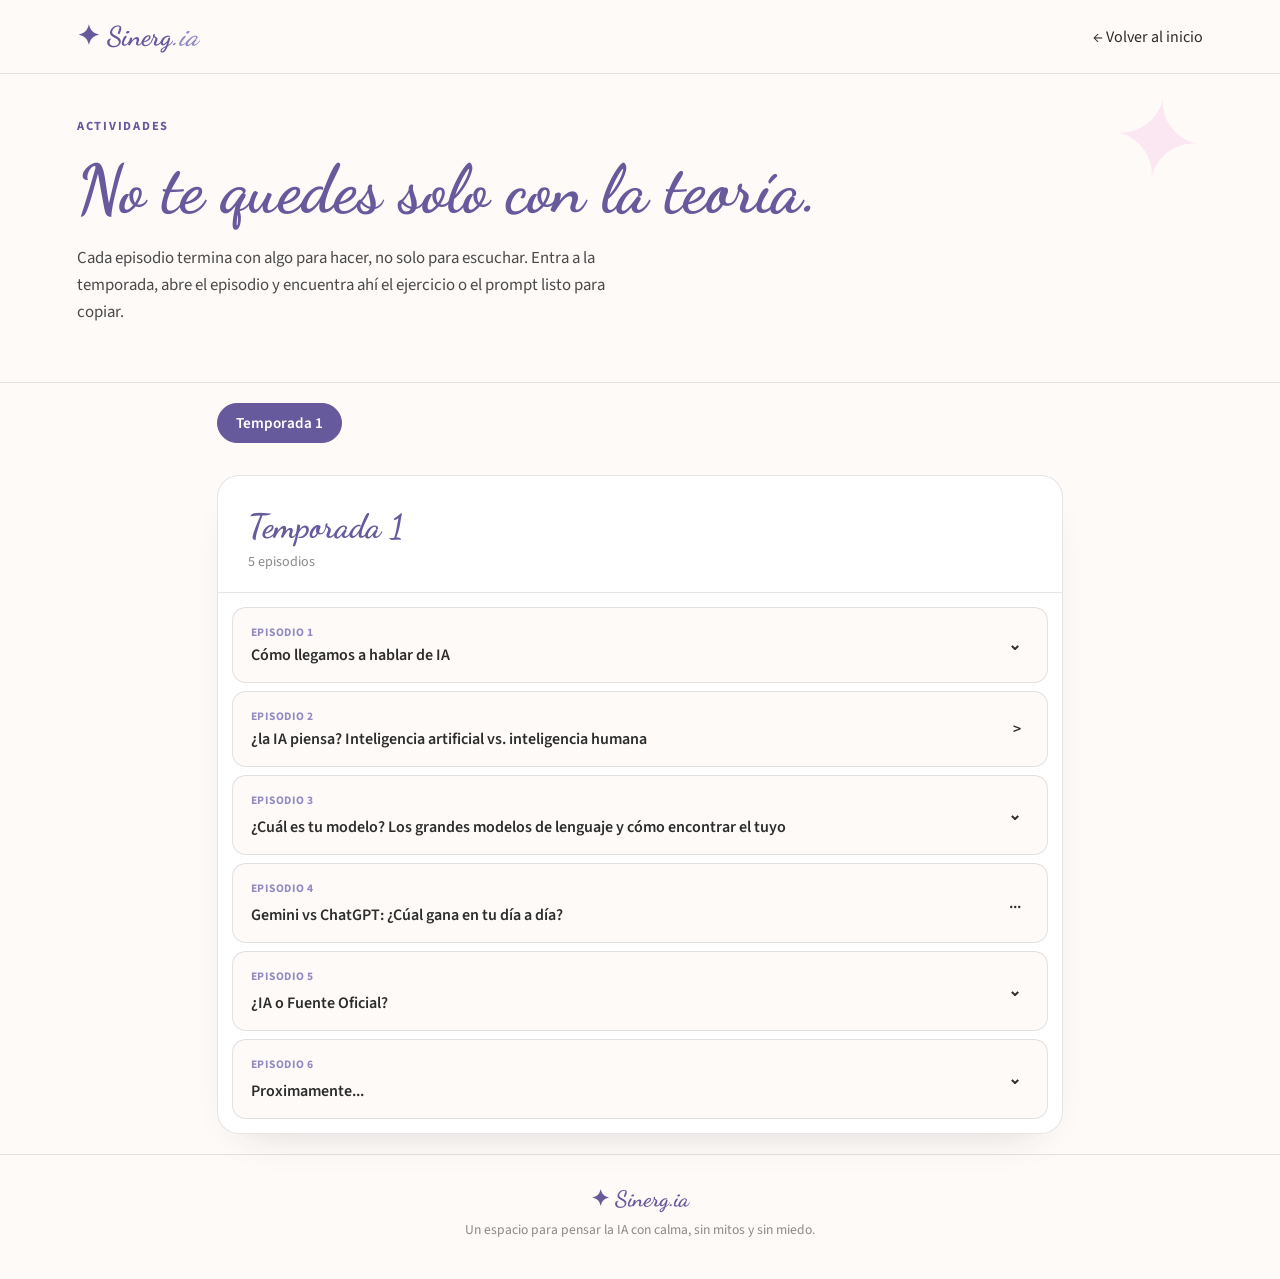
==== actividades/index.html @ ec796147 "test" ====
<!DOCTYPE html>
<html lang="es">

<head>
  <meta charset="UTF-8">
  <meta name="viewport" content="width=device-width, initial-scale=1.0">
  <title>Actividades — SINERG.ia</title>
  <meta name="description"
    content="Las actividades prácticas de cada episodio de SINERG.ia: prompts, ejercicios y retos para llevar la IA a tu día a día.">
  <link rel="apple-touch-icon" sizes="180x180" href="/assets/favicon/apple-touch-icon.png">
  <link rel="icon" type="image/png" sizes="32x32" href="/assets/favicon/favicon-32x32.png">
  <link rel="icon" type="image/png" sizes="16x16" href="/assets/favicon/favicon-16x16.png">
  <link rel="manifest" href="/assets/favicon/site.webmanifest">
  <link rel="preconnect" href="https://fonts.googleapis.com">
  <link rel="preconnect" href="https://fonts.gstatic.com" crossorigin>
  <link
    href="https://fonts.googleapis.com/css2?family=Dancing+Script:wght@600;700&family=Source+Sans+3:wght@400;500;600;700&display=swap"
    rel="stylesheet">
  <link rel="stylesheet" href="/css/actividades.css">
  <link rel="stylesheet" href="/css/assets.css">
  <link rel="stylesheet" href="/css/game.css">
</head>

<body>

  <header>
    <a href="https://lasinergia.com.co/" class="logo">✦ Sinerg<em>.ia</em></a>
    <div class="navlinks">
      <a href="https://lasinergia.com.co/" class="back">← Volver al inicio</a>
    </div>
  </header>

  <section class="hero">
    <span class="eyebrow">Actividades</span>
    <h1>No te quedes solo con la teoría.</h1>
    <p>Cada episodio termina con algo para hacer, no solo para escuchar. Entra a la temporada, abre el episodio y
      encuentra ahí el ejercicio o el prompt listo para copiar.</p>
  </section>

  <main>
    <div class="season-tabs">
      <button class="season-tab active" data-target="season-1">Temporada 1</button>
      <!--
      <button class="season-tab" data-target="season-2">Temporada 2</button>
      -->
    </div>

    <div class="season-grid">

      <div class="season active-season" id="season-1">
        <div class="season-head">
          <h2 class="season-title">Temporada 1</h2>
          <span class="season-sub">5 episodios</span>
        </div>

        <!-- ============ TEMPORADA 1 ============ -->
        <ul class="episode-list">

          <!-- Episodio 1 -->
          <li class="episode-item">
            <button class="episode-toggle" onclick="toggleEpisode(this)">
              <span>
                <span class="ep-num">Episodio 1</span>
                <span class="ep-name">Cómo llegamos a hablar de IA</span>
              </span>
              <span class="chev">⌄</span>
            </button>
            <div class="episode-body">
              <div class="episode-inner">
                <span class="activity-label">Actividad práctica</span>

                <ol class="step-list">
                  <li>Abre tu modelo de lenguaje favorito: <strong>ChatGPT</strong> o
                    <strong>Gemini</strong>.
                  </li>
                  <li>Copia el prompt de abajo y pégalo en una conversación nueva.</li>
                  <li>Reemplaza <strong>[lista]</strong> con tus tareas reales de hoy o de la semana.</li>
                  <li>Lee la respuesta y quédate con el orden que te propone: empieza por ahí.</li>
                </ol>

                <div class="tool-row">
                  <!-- ESCONDIDO
                  <a class="tool-chip" href="https://claude.ai/" target="_blank" rel="noopener">
                    <span>
                      <img src="/assets/icons/claude.png" alt="Claude-icon">
                    </span>
                    Claude
                  </a>
                  ESCONDIDO -->

                  <a class="tool-chip" href="https://chatgpt.com/" target="_blank" rel="noopener">
                    <span>
                      <img src="/assets/icons/chatgpt.png" alt="ChatGPT-icon">
                    </span>
                    ChatGPT
                  </a>

                  <a class="tool-chip" href="https://gemini.google.com/" target="_blank" rel="noopener">
                    <span>
                      <img src="/assets/icons/gemini.png" alt="Gemini-icon">
                    </span>
                    Gemini
                  </a>
                </div>

                <div class="prompt-box">
                  <span id="prompt1">Actúa como un asistente que me ayuda a organizar mi día.<br>Estas son mis tareas:
                    <span class="ph">[lista]</span>.<br>Ayúdame a ordenarlas, priorizarlas y simplificarlas.</span>
                  <button class="copy-btn" onclick="copyPrompt('prompt1', this)">Copiar prompt</button>
                </div>

                <p class="hint"><b>Tip:</b> entre más concreta sea tu lista (con tiempos, fechas o lugares), más útil va
                  a ser la respuesta.</p>
              </div>
            </div>
          </li>

          <!-- Episodio 2 (placeholder) -->
          <li class="episode-item">
            <a href="/quiz/">
              <button class="episode-toggle">
                <span>
                  <span class="ep-num">Episodio 2</span>
                  <span class="ep-name">¿la IA piensa? Inteligencia artificial vs. inteligencia humana</span>
                </span>
                <span class="chev">></span>
              </button>
              <div class="episode-body">
                <div class="placeholder-text">La actividad se publica junto con el episodio. Próximamente ✦</div>
              </div>
            </a>
          </li>

          <!-- Episodio 3 (placeholder) -->
          <li class="episode-item" data-release="2026-07-24T17:00:00-03:00">
            <!-- Viernes 24 del 2026 a las 17:00 Argentina GMT -3:00 -->
            <button class="episode-toggle" onclick="toggleEpisode(this)">
              <div class="ep-header-info">
                <div class="ep-title-row">
                  <span class="ep-num">Episodio 3</span>
                </div>
                <div>
                  <span class="ep-name">¿Cuál es tu modelo? Los grandes modelos de lenguaje y cómo encontrar el
                    tuyo</span>
                </div>
                <div class="release-subtitle">
                  Se desbloquea el <span class="release-date-text">...</span>
                </div>
              </div>
              <span class="chev badge-status">...</span>
            </button>

            <div class="episode-body">
              <div class="episode-inner">
                <span class="activity-label">Actividad práctica</span>

                <ol class="step-list">
                  <li>Abre tu modelo de lenguaje favorito:
                    <strong>ChatGPT</strong>,
                    <strong>Gemini</strong>,
                    <strong>Gemini Notebook</strong>,
                    <strong>Claude</strong> o
                    <strong>Grok</strong>
                  </li>
                  <li>Copia el prompt de abajo y pégalo en una conversación nueva.</li>
                  <li>Reemplaza <strong>[escribe aquí tu profesión u oficio]</strong> con tu profesión u oficio que
                    estás realizando actualmente.</li>
                  <li>Lee la respuesta y quédate con el orden que te propone: empieza por ahí.</li>
                </ol>

                <div class="tool-row">
                  <a class="tool-chip" href="https://chatgpt.com" target="_blank" rel="noopener">
                    <span><img src="/assets/icons/chatgpt.png" alt="ChatGPT-icon"></span> ChatGPT
                  </a>
                  <a class="tool-chip" href="https://gemini.google.com" target="_blank" rel="noopener">
                    <span><img src="/assets/icons/gemini.png" alt="Gemini-icon"></span> Gemini
                  </a>
                  <a class="tool-chip" href="https://notebooklm.google/?hl=es" target="_blank" rel="noopener">
                    <span><img src="/assets/icons/geminiNotebook.png" alt="GeminiNotebook-icon"></span> Gemini Notebook
                  </a>
                  <a class="tool-chip" href="https://claude.ai" target="_blank" rel="noopener">
                    <span><img src="/assets/icons/claude.png" alt="Claude-icon"></span> Claude
                  </a>
                  <a class="tool-chip" href="https://grok.com" target="_blank" rel="noopener">
                    <span><img src="/assets/icons/grok.webp" alt="Grok-icon"></span> Grok
                  </a>
                </div>

                <div class="prompt-box">
                  <span id="prompt2">Me dedico a
                    <span class="ph">[escribe aquí tu profesión u oficio]</span>.
                    <p>Quiero entender cómo funcionas y cómo puedo utilizarte de manera responsable, especialmente en
                      situaciones relacionadas con mi trabajo.</p>

                    <p>Respóndeme con palabras simples, párrafos cortos y ejemplos cotidianos aplicados, cuando sea
                      posible, a mi profesión. Evita los tecnicismos y desarrolla un máximo de tres ideas por cada
                      pregunta.</p>

                    <ol>
                      <div>
                        <li>
                          <p>¿Qué eres exactamente y qué no eres?</p>
                        </li>
                        <li>
                          <p>¿Cuáles son tus principales limitaciones y por qué puedes equivocarte, confundir
                            información o inventar datos?</p>
                        </li>
                        <li>
                          <p>¿Qué aspectos importantes debería revisar en los términos de uso y en la política de
                            privacidad de esta herramienta antes de utilizarla en mi trabajo?</p>
                        </li>
                      </div>
                    </ol>
                    <p>
                      Organiza toda la respuesta de forma clara y fácil de entender.<br><br>
                      Al final, resume lo más importante en cinco ideas clave que cualquier persona debería recordar
                      antes de utilizar una inteligencia artificial.
                    </p>
                  </span>
                  <button class="copy-btn" onclick="copyPrompt('prompt2', this)">Copiar prompt</button>
                </div>

                <p class="hint"><b>Tip:</b> prueba el mismo prompt en varias IA y descubre cuál se adapta mejor a tus
                  necesidades.</p>
              </div>
            </div>
          </li>

          <!-- Episodio T1E4-->
          <li class="episode-item">
            <button class="episode-toggle" onclick="toggleEpisode(this)">
              <div class="ep-header-info">
                <div class="ep-title-row">
                  <span class="ep-num">Episodio 4</span>
                </div>
                <div>
                  <span class="ep-name">Gemini vs ChatGPT: ¿Cúal gana en tu día a día?</span>
                </div>
                <div class="release-subtitle">
                  Se desbloquea el <span class="release-date-text">...</span>
                </div>
              </div>
              <span class="chev badge-status">...</span>
            </button>

            <div class="episode-body">
              <div class="episode-inner game-inner">
                <span class="activity-label">Actividad práctica</span>

                <h3>¿ChatGPT o Gemini?</h3>
                <p>Conecta cada situación con la IA que mejor corresponde según aprendido en el episodio.</p>

                <div class="episode-game-wrapper" id="game-container-e4">

                  <div class="cable-screen reg-screen">
                    <div class="cable-reg-card">
                      <div class="reg-icon">✨</div>
                      <h2>¡A jugar! Descubre tu puntaje</h2>
                      <p class="reg-subtitle">Primero ingresa tus datos aquí:</p>

                      <form class="reg-form">
                        <div class="input-group">
                          <label>Nombre / Apodo <span class="required">*</span></label>
                          <input type="text" class="user-name input-field" placeholder="Ej: Yani" required>
                        </div>
                        <div class="input-group">
                          <label>País <span class="required">*</span></label>
                          <input type="text" class="user-country input-field" placeholder="Ej: Colombia" required>
                        </div>
                        <div class="input-group">
                          <label>Correo Electrónico <span class="optional">(Opcional)</span></label>
                          <input type="email" class="user-email input-field" placeholder="tu@email.com">
                        </div>
                        <button type="submit" class="btn-start-game">🚀 Comenzar a jugar</button>
                      </form>
                    </div>
                  </div>

                  <div class="cable-screen game-screen" style="display: none;">
                    <div class="cable-header">
                      <div class="stat-badge">👤 <span class="player-display">---</span></div>
                      <div class="stat-badge">⏱️ <span class="cable-timer">00:00</span></div>
                      <div class="stat-badge">🎯 Intentos: <strong class="cable-attempts">0</strong></div>
                      <div class="stat-badge">🔌 Conexiones: <strong class="cable-matches">0 / 0</strong></div>
                    </div>

                    <p class="cable-instructions">
                      ✨ <strong>Arrastra la bolita</strong> o haz <strong>clic en una pregunta y luego en su
                        respuesta</strong> para conectarlas.
                    </p>

                    <div class="cable-board">
                      <svg class="cable-svg-layer">
                        <path class="temp-cable" fill="none" stroke="#c084fc" stroke-width="4" stroke-dasharray="6,6"
                          style="display:none;"></path>
                      </svg>
                      <div class="cable-column col-questions"></div>
                      <div class="cable-column col-answers"></div>
                    </div>
                  </div>

                  <div class="cable-modal-overlay">
                    <div class="cable-modal-card">
                      <div class="modal-icon">🎉</div>
                      <h2>¡Conexiones Completadas!</h2>
                      <p class="sheets-status-text">Guardando tus resultados...</p>

                      <div class="modal-score-grid">
                        <div class="score-box"><span>Puntaje Final</span><strong class="purple-text final-score"
                            style="color: #9333ea">0
                            PTS</strong></div>
                        <div class="score-box"><span>Precisión</span><strong class="final-accuracy">0%</strong></div>
                        <div class="score-box"><span>Tiempo</span><strong class="final-time">00:00</strong></div>
                        <div class="score-box"><span>Intentos</span><strong class="final-attempts">0</strong></div>
                      </div>

                      <button class="btn-restart">🔄 Jugar de nuevo</button>
                    </div>
                  </div>

                </div>
          </li>

          <!-- Episodio T1E5-->
          <li class="episode-item" data-release="2026-07-24T17:00:00-03:00">
            <button class="episode-toggle" onclick="toggleEpisode(this)">
              <div class="ep-header-info">
                <div class="ep-title-row">
                  <span class="ep-num">Episodio 5</span>
                </div>
                <div>
                  <span class="ep-name">¿IA o Fuente Oficial?</span>
                </div>
                <div class="release-subtitle">
                  Se desbloquea el <span class="release-date-text">...</span>
                </div>
              </div>
              <span class="chev badge-status">...</span>
            </button>

            <div class="episode-body">
              <div class="episode-inner">
                <span class="activity-label">Actividad práctica</span>
                <div class="sinergia-quiz-ep6" id="sq5-root">
                  <p class="sq5-subtitle">8 situaciones reales. Decide a quién le preguntas: a la inteligencia
                    artificial o a una fuente oficial.</p>

                  <div class="sq5-progress-track">
                    <div class="sq5-progress-fill" id="sq5-progressFill"></div>
                  </div>
                  <div class="sq5-progress-label">
                    <span id="sq5-progressText">Pregunta 1 de 8</span>
                    <span id="sq5-scoreText">Aciertos: 0</span>
                  </div>

                  <div class="sq5-card">
                    <div class="sq5-body" id="sq5-body">
                      <div class="sq5-qtag" id="sq5-qTag">Situación 1</div>
                      <p class="sq5-scenario" id="sq5-scenarioText"></p>
                      <div class="sq5-options" id="sq5-optionsWrap"></div>
                      <div class="sq5-explanation" id="sq5-explanationBox"></div>
                      <div class="sq5-next-wrap">
                        <button class="sq5-next-btn" id="sq5-nextBtn">Siguiente →</button>
                      </div>
                    </div>

                    <div class="sq5-results" id="sq5-resultsWrap">
                      <div class="sq5-score-ring" id="sq5-scoreRing" style="--sq5-pct:0"><span
                          id="sq5-scoreRingText">0/8</span></div>
                      <h2 id="sq5-resultTitle">¿Cómo te fue?</h2>
                      <p class="sq5-result-copy" id="sq5-resultCopy"></p>
                      <div class="sq5-rule-box">
                        <p class="sq5-rule-line">"La IA organiza. La fuente oficial confirma."</p>
                        <p class="sq5-rule-sub">La inteligencia artificial puede ayudarte a resumir, traducir, organizar
                          y comunicar información más rápido. Pero cuando necesitas confirmar qué está ocurriendo
                          realmente, las autoridades y fuentes oficiales siguen teniendo la última palabra.</p>
                      </div>
                      <button class="sq5-restart-btn" id="sq5-restartBtn">↺ Jugar de nuevo</button>
                    </div>
                  </div>
                </div>
              </div>
            </div>
          </li>

          <!-- Episodio T1E6 -->
          <li class="episode-item" data-release="2026-08-21T17:00:00-03:00">
            <button class="episode-toggle" onclick="toggleEpisode(this)">
              <div class="ep-header-info">
                <div class="ep-title-row">
                  <span class="ep-num">Episodio 6</span>
                </div>
                <div>
                  <span class="ep-name">Proximamente...</span>
                </div>
                <div class="release-subtitle">
                  Se desbloquea el <span class="release-date-text">...</span>
                </div>
              </div>
              <span class="chev badge-status">...</span>
            </button>

            <div class="episode-body">
              <div class="episode-inner">
                <span class="activity-label">Actividad práctica</span>

                <ol class="step-list">
                  <li><strong>Ingresa tus datos:</strong> Rellena el formulario con tu
                    <strong>Nombre</strong> y <strong>País</strong>, El <strong>Correo</strong> es opcional y haz clic
                    en "<strong>🚀 Comenzar a jugar</strong>".
                  </li>
                  <li><strong>Conecta las parejas:</strong> Arrastra la bolita desde el conector o haz clic en la
                    pregunta y luego en la respuesta correspondiente de la columna derecha para tirar el cable.</li>
                  <li><strong>Completa el tablero:</strong> Une todos los terminales lo más rápido posible y fallando lo
                    menos posible para maximizar tu puntaje.</li>
                  <li><strong>Revisa tu resultado:</strong> Al terminar, verás tu puntaje final, precisión y tiempo
                    transcurrido, los cuales se registrarán automáticamente.</li>
                </ol>

                <div class="episode-game-wrapper" id="game-container-e6">

                  <div class="cable-screen reg-screen">
                    <div class="cable-reg-card">
                      <div class="reg-icon">✨</div>
                      <h2>¡Bienvenido al Desafío T1E6!</h2>
                      <p class="reg-subtitle">Ingresa tus datos antes de conectar los cables en SINERG.ia</p>

                      <form class="reg-form">
                        <div class="input-group">
                          <label>Nombre / Apodo <span class="required">*</span></label>
                          <input type="text" class="user-name input-field" placeholder="Ej: Mari" required>
                        </div>
                        <div class="input-group">
                          <label>País <span class="required">*</span></label>
                          <input type="text" class="user-country input-field" placeholder="Ej: Argentina" required>
                        </div>
                        <div class="input-group">
                          <label>Correo Electrónico <span class="optional">(Opcional)</span></label>
                          <input type="email" class="user-email input-field" placeholder="tu@email.com">
                        </div>
                        <button type="submit" class="btn-start-game">🚀 Comenzar a jugar</button>
                      </form>
                    </div>
                  </div>

                  <div class="cable-screen game-screen" style="display: none;">
                    <div class="cable-header">
                      <div class="stat-badge">👤 <span class="player-display">---</span></div>
                      <div class="stat-badge">⏱️ <span class="cable-timer">00:00</span></div>
                      <div class="stat-badge">🎯 Intentos: <strong class="cable-attempts">0</strong></div>
                      <div class="stat-badge">🔌 Conexiones: <strong class="cable-matches">0 / 0</strong></div>
                    </div>

                    <p class="cable-instructions">
                      ✨ <strong>Arrastra la bolita</strong> o haz <strong>clic en una pregunta y luego en su
                        respuesta</strong> para conectarlas.
                    </p>

                    <div class="cable-board">
                      <svg class="cable-svg-layer">
                        <path class="temp-cable" fill="none" stroke="#c084fc" stroke-width="4" stroke-dasharray="6,6"
                          style="display:none;"></path>
                      </svg>
                      <div class="cable-column col-questions"></div>
                      <div class="cable-column col-answers"></div>
                    </div>
                  </div>

                  <div class="cable-modal-overlay">
                    <div class="cable-modal-card">
                      <div class="modal-icon">🎉</div>
                      <h2>¡Conexiones Completadas!</h2>
                      <p class="sheets-status-text">Guardando tus resultados...</p>

                      <div class="modal-score-grid">
                        <div class="score-box"><span>Puntaje Final</span><strong class="purple-text final-score" style="color: #9333ea">0
                            PTS</strong></div>
                        <div class="score-box"><span>Precisión</span><strong class="final-accuracy">0%</strong></div>
                        <div class="score-box"><span>Tiempo</span><strong class="final-time">00:00</strong></div>
                        <div class="score-box"><span>Intentos</span><strong class="final-attempts">0</strong></div>
                      </div>

                      <button class="btn-restart">🔄 Jugar de nuevo</button>
                    </div>
                  </div>

                </div>
          </li>
          <!-- ========== fin Temporada 1 ========== -->

          <!--
      Para una Temporada 2, se duplica todo el bloque <div class="season"> ... </div>
      de arriba, se cambia el título y se agrega sus <li class="episode-item"> con
      la misma estructura que el Episodio 1 :D
    -->
        </ul>
      </div>
    </div>
    <div class="season" id="season-2">
      <div class="season-head">
        <h2 class="season-title">Temporada 2</h2>
        <span class="season-sub">Próximamente</span>
      </div>
    </div>
  </main>

  <footer>
    <span class="logo">✦ Sinerg.ia</span>
    Un espacio para pensar la IA con calma, sin mitos y sin miedo.
  </footer>

  <script src="/js/script.js"></script>
  <script src="/js/game.js"></script>
  <script>
    document.addEventListener("DOMContentLoaded", () => {
      // Inicialización Episodio 4
      new CableMatchingGame({
        containerId: "game-container-e4",
        episodeId: "T1E4",
        pairs: [
          { id: 1, q: "Bajar el tono en un mensaje importante", a: "Calidez conversacional", ai: "ChatGPT" },
          { id: 2, q: "Propuesta de patrocinio en Slides, Drive y Sheets", a: "Integrado a Google Workspace", ai: "Gemini" },
          { id: 3, q: "Dato de tarifas actualizadas", a: "Conectado a búsqueda actual", ai: "Gemini" },
          { id: 4, q: "Cambiar el cielo de una foto", a: "Genera imágenes con calidad", ai: "ChatGPT" }
        ]
      });

      /* Inicializacion Episodio 5 */
      (function () {
        var questions = [
          {
            text: "“Quiero saber si mañana va a ocurrir otro terremoto.”",
            options: ["Inteligencia Artificial", "Fuente Oficial"],
            correct: 1,
            explanation: "La IA no puede predecir cuándo ocurrirá un terremoto. Para información sísmica y comunicados debes consultar organismos oficiales."
          },
          {
            text: "“Tengo un comunicado oficial sobre la emergencia, pero no entiendo algunas palabras.”",
            options: ["Inteligencia Artificial", "Fuente Oficial"],
            correct: 0,
            explanation: "Puedes darle a la IA el comunicado ya verificado y pedirle que lo explique de forma sencilla, sin agregar información externa."
          },
          {
            text: "“Necesitamos crear rápidamente una publicación para encontrar una mascota perdida.”",
            options: ["Inteligencia Artificial", "Fuente Oficial"],
            correct: 0,
            explanation: "La IA puede ayudarte a organizar los datos, redactar el aviso y adaptarlo para Instagram o WhatsApp. Utiliza siempre fotografías y datos reales de la mascota."
          },
          {
            text: "“Me llegó un audio de WhatsApp diciendo que viene una emergencia mucho peor.”",
            options: ["Inteligencia Artificial", "Fuente Oficial"],
            correct: 1,
            explanation: "Antes de reenviar, verifica si existe información publicada por las autoridades correspondientes."
          },
          {
            text: "“Necesito saber si actualmente hay una alerta meteorológica en mi ciudad.”",
            options: ["Inteligencia Artificial", "Fuente Oficial"],
            correct: 1,
            explanation: "Las alertas vigentes deben comprobarse directamente con el organismo meteorológico o de gestión del riesgo correspondiente."
          },
          {
            text: "“Tengo recomendaciones oficiales para una emergencia y quiero convertirlas en un checklist sencillo para mi familia.”",
            options: ["Inteligencia Artificial", "Fuente Oficial"],
            correct: 0,
            explanation: "La IA puede reorganizar información oficial que tú le proporciones para hacerla más clara y práctica."
          },
          {
            text: "“Vi una fotografía en redes que supuestamente muestra los daños de la emergencia y quiero saber si realmente corresponde a lo que está pasando.”",
            options: ["Inteligencia Artificial", "Fuente Oficial"],
            correct: 1,
            explanation: "No deberías confiar únicamente en una IA para confirmar la autenticidad o contexto de una imagen. Busca publicaciones oficiales y medios confiables que permitan verificarla."
          },
          {
            text: "“Necesitamos publicar rápidamente información sobre una persona desaparecida después de una emergencia.”",
            options: ["Inteligencia Artificial", "Fuente Oficial"],
            correct: 0,
            explanation: "La IA puede ayudarte a organizar nombre, edad, último lugar donde fue vista, descripción y contacto en diferentes formatos. Nunca uses IA para modificar o inventar la apariencia de la persona: utiliza fotografía e información reales y verificadas."
          }
        ];

        var current = 0, score = 0, answered = false;

        var qTag = document.getElementById('sq5-qTag');
        var scenarioText = document.getElementById('sq5-scenarioText');
        var optionsWrap = document.getElementById('sq5-optionsWrap');
        var explanationBox = document.getElementById('sq5-explanationBox');
        var nextBtn = document.getElementById('sq5-nextBtn');
        var progressFill = document.getElementById('sq5-progressFill');
        var progressText = document.getElementById('sq5-progressText');
        var scoreText = document.getElementById('sq5-scoreText');
        var body = document.getElementById('sq5-body');
        var resultsWrap = document.getElementById('sq5-resultsWrap');

        function renderQuestion() {
          answered = false;
          var q = questions[current];
          qTag.textContent = "Situación " + (current + 1);
          scenarioText.textContent = q.text;
          optionsWrap.innerHTML = "";
          explanationBox.classList.remove('show');
          explanationBox.innerHTML = "";
          nextBtn.classList.remove('show');

          q.options.forEach(function (optLabel, idx) {
            var btn = document.createElement('button');
            btn.className = 'sq5-opt';
            btn.innerHTML = '<span class="sq5-opt-icon"></span><span>' + optLabel + '</span>';
            btn.addEventListener('click', function () { selectAnswer(idx, btn); });
            optionsWrap.appendChild(btn);
          });

          progressFill.style.width = ((current / questions.length) * 100 + (100 / questions.length)) + "%";
          progressText.textContent = "Pregunta " + (current + 1) + " de " + questions.length;
          scoreText.textContent = "Aciertos: " + score;
        }

        function selectAnswer(idx) {
          if (answered) return;
          answered = true;
          var q = questions[current];
          var allBtns = optionsWrap.querySelectorAll('.sq5-opt');

          allBtns.forEach(function (b, i) {
            b.disabled = true;
            var icon = b.querySelector('.sq5-opt-icon');
            if (i === q.correct) {
              b.classList.add('correct');
              icon.textContent = '✓';
            } else if (i === idx) {
              b.classList.add('incorrect');
              icon.textContent = '✕';
            } else {
              b.classList.add('dim');
            }
          });

          if (idx === q.correct) score++;

          explanationBox.innerHTML = '<strong>' + (idx === q.correct ? '¡Correcto! ' : 'Ojo: ') + '</strong>' + q.explanation;
          explanationBox.classList.add('show');

          scoreText.textContent = "Aciertos: " + score;
          nextBtn.classList.add('show');
          nextBtn.textContent = current === questions.length - 1 ? 'Ver resultado →' : 'Siguiente →';
        }

        nextBtn.addEventListener('click', function () {
          current++;
          if (current < questions.length) {
            renderQuestion();
          } else {
            showResults();
          }
        });

        function showResults() {
          body.classList.add('hide');
          resultsWrap.classList.add('show');
          progressFill.style.width = "100%";
          progressText.textContent = "Completado";

          var pct = Math.round((score / questions.length) * 100);
          document.getElementById('sq5-scoreRing').style.setProperty('--sq5-pct', pct);
          document.getElementById('sq5-scoreRingText').textContent = score + "/" + questions.length;

          var title, copy;
          if (score === questions.length) {
            title = "Criterio afinado ✨";
            copy = "Distinguiste perfectamente cuándo apoyarte en la IA y cuándo confirmar con una fuente oficial. Ese instinto es justo lo que este episodio quería dejarte.";
          } else if (score >= questions.length - 2) {
            title = "Muy buen criterio";
            copy = "Tienes clara la diferencia entre organizar información y confirmarla. Repasa las explicaciones de lo que se te escapó y quedará completamente afinado.";
          } else {
            title = "Buen punto de partida";
            copy = "Todavía se mezclan un poco los momentos de usar IA y los de acudir a una fuente oficial. Vuelve a leer las explicaciones: ahí está la regla completa.";
          }
          document.getElementById('sq5-resultTitle').textContent = title;
          document.getElementById('sq5-resultCopy').textContent = copy;
        }

        document.getElementById('sq5-restartBtn').addEventListener('click', function () {
          current = 0;
          score = 0;
          body.classList.remove('hide');
          resultsWrap.classList.remove('show');
          renderQuestion();
        });

        renderQuestion();
      })();

      /* Lógica del Menú de Temporadas y Scroll Top */
      document.addEventListener("DOMContentLoaded", () => {

        /* --- Menú de Temporadas --- */
        const tabs = document.querySelectorAll('.season-tab');
        const seasons = document.querySelectorAll('.season');

        tabs.forEach(tab => {
          tab.addEventListener('click', () => {
            tabs.forEach(t => t.classList.remove('active'));
            seasons.forEach(s => s.classList.remove('active-season'));

            tab.classList.add('active');
            const targetId = tab.getAttribute('data-target');
            const targetSeason = document.getElementById(targetId);

            if (targetSeason) {
              targetSeason.classList.add('active-season');
            }
          });
        });

        /* --- Botón Volver Arriba --- */
        const scrollTopBtn = document.getElementById('scrollTopBtn');

        window.addEventListener('scroll', () => {
          if (window.scrollY > 400) {
            scrollTopBtn.classList.add('show');
          } else {
            scrollTopBtn.classList.remove('show');
          }
        });

        if (scrollTopBtn) {
          scrollTopBtn.addEventListener('click', () => {
            window.scrollTo({
              top: 0,
              behavior: 'smooth'
            });
          });
        }

      });

      /* Inicialización Episodio 6 */
       
       new CableMatchingGame({
         containerId: "game-container-e6",
         episodeId: "T1E6",
         pairs: [
           { id: 1, q: "Expediente judicial con pruebas y doctrina", a: "Ancla la respuesta en tus fuentes", ai: "Gemini" },
           { id: 2, q: "Estrategia y diseño de página web personal", a: "Piensa la idea desde cero", ai: "Claude" },
           { id: 3, q: "Biblioteca personal con múltiples fuentes", a: "Conecta y organiza documentos", ai: "Gemini" },
           { id: 4, q: "Profundizar un proyecto creativo y complejo", a: "Acompaña con visión propia", ai: "Claude" }
         ]
       });
    });

  </script>
  <button id="scrollTopBtn" class="scroll-top-btn" aria-label="Volver arriba">↑</button>
</body>

</html>
---- css/actividades.css ----
:root {
  --purple: #665a9c;
  --lilac: #928ac2;
  --pink: #f7c4e9;
  --blush: #fbdad2;
  --dark: #2d2d2d;
  --paper: #fdfaf8;
  --line: rgba(45, 45, 45, 0.12);
}

* {
  box-sizing: border-box;
}

html {
  scroll-behavior: smooth;
}

body {
  margin: 0;
  background: var(--paper);
  color: var(--dark);
  font-family: 'Source Sans 3', sans-serif;
  -webkit-font-smoothing: antialiased;
}

a {
  color: inherit;
  text-decoration: none;
}

header {
  position: sticky;
  top: 0;
  z-index: 50;
  display: flex;
  align-items: center;
  justify-content: space-between;
  padding: 20px 6vw;
  background: rgba(253, 250, 248, 0.88);
  backdrop-filter: blur(10px);
  border-bottom: 1px solid var(--line);
}

.logo {
  font-family: 'Dancing Script', cursive;
  font-size: 1.7rem;
  font-weight: 700;
  color: var(--purple);
}

.logo em {
  font-style: italic;
  color: var(--lilac);
}

nav a {
  margin-left: 28px;
  font-size: 0.92rem;
  font-weight: 600;
  color: var(--dark);
  opacity: 0.75;
  transition: opacity .2s;
}

nav a:hover {
  opacity: 1;
}

.navlinks {
  display: flex;
  align-items: center;
}

@media (max-width:640px) {
  .navlinks a:not(.back) {
    display: none;
  }
}

.hero {
  position: relative;
  padding: 40px 6vw 40px;
  overflow: hidden;
  border-bottom: 1px solid var(--line);
}

.hero::before {
  content: "✦";
  position: absolute;
  top: -10px;
  right: 6vw;
  font-size: 7rem;
  color: var(--pink);
  opacity: 0.35;
  transform: rotate(8deg);
}

.eyebrow {
  display: inline-block;
  font-size: 0.78rem;
  letter-spacing: 0.14em;
  text-transform: uppercase;
  color: var(--purple);
  font-weight: 700;
  margin-bottom: 18px;
}

h1 {
  font-family: 'Dancing Script', cursive;
  font-weight: 700;
  font-size: clamp(2.6rem, 6vw, 4.2rem);
  line-height: 1.1;
  max-width: 780px;
  margin: 0 0 18px;
  color: var(--purple);
}

.hero p {
  max-width: 560px;
  font-size: 1.05rem;
  line-height: 1.6;
  color: #4a4a4a;
}

main {
  padding: 20px 6vw 20px;
  max-width: 1000px;
  margin: 0 auto;
}

.season-grid {
  display: grid;
  grid-template-columns: repeat(auto-fit, minmax(260px, 1fr));
  gap: 28px;
}

.season {
  background: #fff;
  border: 1px solid var(--line);
  border-radius: 22px;
  box-shadow: 0 18px 40px -28px rgba(45, 45, 45, 0.25);
  overflow: hidden;
}

.season-head {
  padding: 30px 30px 20px;
  border-bottom: 1px solid var(--line);
}

.season-title {
  font-family: 'Dancing Script', cursive;
  font-weight: 700;
  font-size: 2.1rem;
  color: var(--purple);
  margin: 0 0 4px;
}

.season-sub {
  font-size: 0.88rem;
  color: #8a8a8a;
}

.episode-list {
  list-style: none;
  margin: 0;
  padding: 14px;
}

.episode-item {
  border-radius: 14px;
  margin-bottom: 8px;
}

.episode-item:last-child {
  margin-bottom: 0;
}

.episode-toggle {
  width: 100%;
  display: flex;
  align-items: center;
  justify-content: space-between;
  gap: 12px;
  background: var(--paper);
  border: 1px solid var(--line);
  border-radius: 14px;
  padding: 16px 18px;
  cursor: pointer;
  font-family: 'Source Sans 3', sans-serif;
  text-align: left;
  transition: border-color .2s;
}

.episode-toggle:hover {
  border-color: var(--purple);
}

.episode-toggle .ep-num {
  font-size: 0.72rem;
  font-weight: 700;
  letter-spacing: 0.06em;
  text-transform: uppercase;
  color: var(--lilac);
  display: block;
  margin-bottom: 3px;
}

.episode-toggle .ep-name {
  font-size: 1rem;
  font-weight: 600;
  color: var(--dark);
}

.episode-toggle .chev {
  font-size: 1rem;
  color: var(--purple);
  transition: transform .25s;
  flex-shrink: 0;
  color: #2d2d2d;
  padding: 2px 8px;
  border-radius: 12px;
  font-weight: 600;
}

.episode-item.open:not(.locked) .episode-toggle .chev {
  transform: rotate(180deg);
}

.episode-item.disabled .episode-toggle {
  cursor: default;
  opacity: 0.55;
}

.episode-item.disabled .episode-toggle:hover {
  border-color: var(--line);
}

.episode-body {
  max-height: 0;
  overflow: hidden;
  transition: max-height .35s ease;
}

.episode-item.open .episode-body {
  max-height: 1400px;
}

.episode-inner {
  padding: 20px 18px 6px;
}

.activity-label {
  display: inline-flex;
  align-items: center;
  gap: 8px;
  font-size: 0.76rem;
  font-weight: 700;
  letter-spacing: 0.05em;
  color: var(--purple);
  text-transform: uppercase;
  margin-bottom: 14px;
}

.activity-label::before {
  content: "◆";
  font-size: 0.65rem;
  color: var(--pink);
}

.step-list {
  list-style: none;
  margin: 0 0 18px;
  padding: 0;
  counter-reset: step;
}

.step-list li {
  counter-increment: step;
  position: relative;
  padding-left: 32px;
  margin-bottom: 11px;
  font-size: 0.93rem;
  line-height: 1.55;
  color: #3a3a3a;
}

.step-list li::before {
  content: counter(step);
  position: absolute;
  left: 0;
  top: 0;
  width: 21px;
  height: 21px;
  border-radius: 50%;
  background: var(--blush);
  color: var(--purple);
  font-weight: 700;
  font-size: 0.75rem;
  display: flex;
  align-items: center;
  justify-content: center;
}

.step-list strong {
  color: var(--dark);
}

.tool-row {
  display: flex;
  gap: 8px;
  flex-wrap: wrap;
  margin: 12px 0 18px;
}

.tool-chip {
  font-size: 0.78rem;
  font-weight: 600;
  padding: 6px 13px;
  border-radius: 8px;
  background: #fff;
  border: 1px solid var(--line);
  transition: border-color .2s, transform .15s;
}

.tool-chip:hover {
  border-color: var(--purple);
  transform: translateY(-1px);
}

.prompt-box {
  position: relative;
  background: linear-gradient(180deg, #2d2d2d, #3a3550);
  color: #f3eef9;
  border-radius: 14px;
  padding: 22px 22px 20px;
  font-size: 0.93rem;
  line-height: 1.6;
}

.prompt-box .ph {
  color: var(--pink);
  font-weight: 600;
}

.copy-btn {
  position: absolute;
  top: 12px;
  right: 12px;
  background: rgba(255, 255, 255, 0.12);
  color: #fff;
  border: 1px solid rgba(255, 255, 255, 0.25);
  font-family: 'Source Sans 3', sans-serif;
  font-size: 0.78rem;
  font-weight: 600;
  padding: 7px 13px;
  border-radius: 8px;
  cursor: pointer;
  transition: background .2s;
}

.copy-btn:hover {
  background: rgba(255, 255, 255, 0.22);
}

.copy-btn.copied {
  background: var(--purple);
  border-color: var(--purple);
}

.hint {
  margin-top: 14px;
  font-size: 0.84rem;
  color: #6b6b6b;
}

.hint b {
  color: var(--purple);
}

.placeholder-text {
  padding: 18px 18px 22px;
  font-size: 0.88rem;
  color: #9a9a9a;
}

footer {
  padding: 30px 6vw 40px;
  text-align: center;
  border-top: 1px solid var(--line);
  font-size: 0.85rem;
  color: #8a8a8a;
}

footer .logo {
  display: block;
  margin-bottom: 8px;
  font-size: 1.4rem;
}

.tool-chip {
  display: inline-flex;
  align-items: center;
  /* centra verticalmente */
  justify-content: center;
  /* centra horizontalmente */
  gap: 8px;
  text-align: center;
}

.tool-chip span {
  display: flex;
  align-items: center;
  justify-content: center;
}

.tool-chip img {
  width: 32px;
  height: 32px;
  display: block;
}

@media (max-width: 768px) {
  .prompt-box {
    padding-top: 3.5rem;
  }
}

/* Alineación interna del botón */
.ep-header-info {
  display: flex;
  flex-direction: column;
  align-items: flex-start;
  text-align: left;
  gap: 4px;
}

.ep-title-row {
  display: flex;
  align-items: center;
  flex-wrap: wrap;
  gap: 8px;
}

/* Badge de estado */
.badge-status {
  font-size: 0.75rem;
  color: #ffffff;
  padding: 2px 8px;
  border-radius: 12px;
  font-weight: 600;
  font-variant-emoji: text;
}

/* Subtítulo con fecha de estreno */
.release-subtitle {
  font-size: 0.85rem;
  color: #2d2d2d;
  font-weight: 500;
  margin-top: 2px;
}

/* Comportamiento cuando está DESBLOQUEADO */
.episode-item:not(.locked) .release-subtitle {
  display: none;
  /* Oculta el mensaje de fecha si ya está disponible */
}

/* Comportamiento cuando está BLOQUEADO (.locked) */
.episode-item.locked .episode-body {
  display: none !important;
  /* Desactiva/oculta el desplegable */
}

.episode-item.locked .episode-toggle {
  cursor: not-allowed;
  /* Cambia el cursor si está bloqueado */
  opacity: 0.85;
}

/* Si NO tiene .locked, oculta la leyenda de fecha */
.episode-item:not(.locked) .release-subtitle {
  display: none !important;
}

/* Si TIENE .locked, oculta el contenido interno */
.episode-item.locked .episode-body {
  display: none !important;
}

/* Nuevo Cambio */
/* =========================================
   Menú de Temporadas (Tabs)
========================================= */
.season-tabs {
  display: flex;
  gap: 12px;
  margin-bottom: 24px;
  overflow-x: auto;
  /* Permite scroll horizontal en móviles si hay muchas temporadas */
  padding-bottom: 8px;
}

.season-tab {
  background: var(--paper);
  border: 1px solid var(--line);
  color: var(--dark);
  padding: 8px 18px;
  border-radius: 20px;
  font-family: 'Source Sans 3', sans-serif;
  font-size: 0.95rem;
  font-weight: 600;
  cursor: pointer;
  white-space: nowrap;
  transition: all 0.2s ease;
}

.season-tab:hover {
  border-color: var(--purple);
}

.season-tab.active {
  background: var(--purple);
  color: #ffffff;
  border-color: var(--purple);
}

/* Ocultar temporadas inactivas y mostrar la activa */
.season {
  display: none;
}

.season.active-season {
  display: block;
}

/* =========================================
   Botón Scroll to Top
========================================= */
.scroll-top-btn {
  position: fixed;
  bottom: 40px;
  right: 6vw;
  width: 45px;
  height: 45px;
  background: var(--purple);
  color: #ffffff;
  border: none;
  border-radius: 50%;
  font-size: 1.2rem;
  font-weight: bold;
  cursor: pointer;
  box-shadow: 0 4px 12px rgba(102, 90, 156, 0.4);
  opacity: 0;
  visibility: hidden;
  transform: translateY(15px);
  transition: all 0.3s ease;
  z-index: 100;
}

.scroll-top-btn.show {
  opacity: 1;
  visibility: visible;
  transform: translateY(0);
}

.scroll-top-btn:hover {
  background: var(--lilac);
  transform: translateY(-3px);
}
---- css/assets.css ----
/* ESTE ARCHIVO SOLO SE USA PARA CSS REUTILIZABLE! */

/* --- Boton Especial --- */
.special-btn {
  --h-button: 48px;
  --w-button: 102px;
  --round: 0.75rem;
  cursor: pointer;
  position: relative;
  display: inline-flex;
  align-items: center;
  justify-content: center;
  overflow: hidden;
  transition: all 0.25s ease;
  background: radial-gradient(65.28% 65.28% at 50% 100%,
      rgba(223, 113, 255, 0.8) 0%,
      rgba(223, 113, 255, 0) 100%),
    linear-gradient(0deg, #665a9c, #7a5af8);
  border-radius: var(--round);
  border: none;
  outline: none;
  padding: 12px 18px;
  text-decoration: none !important;
  /* Quita subrayado en el enlace padre */
}

.special-btn::before,
.special-btn::after {
  content: "";
  position: absolute;
  inset: var(--space);
  transition: all 0.5s ease-in-out;
  border-radius: calc(var(--round) - var(--space));
  z-index: 0;
  pointer-events: none;
  /* Evita que estas capas bloqueen el clic */
}

.special-btn::before {
  --space: 1px;
  background: linear-gradient(177.95deg,
      rgba(255, 255, 255, 0.19) 0%,
      rgba(255, 255, 255, 0) 100%);
}

.special-btn::after {
  --space: 2px;
  background: radial-gradient(65.28% 65.28% at 50% 100%,
      rgba(102, 90, 156, 0.833) 0%,
      rgba(223, 113, 255, 0) 100%),
    linear-gradient(0deg, #665a9c, #928ac2);
}

.special-btn:active {
  transform: scale(0.95);
}

.fold {
  z-index: 1;
  position: absolute;
  top: 0;
  right: 0;
  height: 1rem;
  width: 1rem;
  display: inline-block;
  transition: all 0.5s ease-in-out;
  background: radial-gradient(100% 75% at 55%,
      rgba(137, 113, 255, 0.8) 0%,
      rgba(223, 113, 255, 0) 100%);
  box-shadow: 0 0 3px black;
  border-bottom-left-radius: 0.5rem;
  border-top-right-radius: var(--round);
  pointer-events: none;
  /* Evita que la esquina doble bloquee el clic */
}

.fold::after {
  content: "";
  position: absolute;
  top: 0;
  right: 0;
  width: 150%;
  height: 150%;
  transform: rotate(45deg) translateX(0%) translateY(-18px);
  background-color: #e8e8e8;
  pointer-events: none;
}

.special-btn:hover .fold {
  margin-top: -1rem;
  margin-right: -1rem;
}

.points_wrapper {
  overflow: hidden;
  width: 100%;
  height: 100%;
  pointer-events: none;
  /* Evita que las partículas bloqueen el clic */
  position: absolute;
  z-index: 1;
}

.points_wrapper .point {
  bottom: -10px;
  position: absolute;
  animation: floating-points infinite ease-in-out;
  pointer-events: none;
  width: 2px;
  height: 2px;
  background-color: #fff;
  border-radius: 9999px;
}

@keyframes floating-points {
  0% {
    transform: translateY(0);
  }

  85% {
    opacity: 0;
  }

  100% {
    transform: translateY(-55px);
    opacity: 0;
  }
}

.points_wrapper .point:nth-child(1) {
  left: 10%;
  opacity: 1;
  animation-duration: 2.35s;
  animation-delay: 0.2s;
}

.points_wrapper .point:nth-child(2) {
  left: 30%;
  opacity: 0.7;
  animation-duration: 2.5s;
  animation-delay: 0.5s;
}

.points_wrapper .point:nth-child(3) {
  left: 25%;
  opacity: 0.8;
  animation-duration: 2.2s;
  animation-delay: 0.1s;
}

.points_wrapper .point:nth-child(4) {
  left: 44%;
  opacity: 0.6;
  animation-duration: 2.05s;
}

.points_wrapper .point:nth-child(5) {
  left: 50%;
  opacity: 1;
  animation-duration: 1.9s;
}

.points_wrapper .point:nth-child(6) {
  left: 75%;
  opacity: 0.5;
  animation-duration: 1.5s;
  animation-delay: 1.5s;
}

.points_wrapper .point:nth-child(7) {
  left: 88%;
  opacity: 0.9;
  animation-duration: 2.2s;
  animation-delay: 0.2s;
}

.points_wrapper .point:nth-child(8) {
  left: 58%;
  opacity: 0.8;
  animation-duration: 2.25s;
  animation-delay: 0.2s;
}

.points_wrapper .point:nth-child(9) {
  left: 98%;
  opacity: 0.6;
  animation-duration: 2.6s;
  animation-delay: 0.1s;
}

.points_wrapper .point:nth-child(10) {
  left: 65%;
  opacity: 1;
  animation-duration: 2.5s;
  animation-delay: 0.2s;
}

.inner {
  z-index: 2;
  gap: 6px;
  position: relative;
  width: 100%;
  color: white;
  display: inline-flex;
  align-items: center;
  justify-content: center;
  font-size: 16px;
  font-weight: 500;
  line-height: 1.5;
  transition: color 0.2s ease-in-out;
  text-decoration: none !important;
  /* Fuerza la eliminación de cualquier subrayado heredado */
}

.inner svg.icon {
  width: 18px;
  height: 18px;
  transition: fill 0.1s linear;
}

.special-btn:focus svg.icon {
  fill: white;
}

.special-btn:hover svg.icon {
  fill: transparent;
  animation:
    dasharray 1s linear forwards,
    filled 0.1s linear forwards 0.95s;
}

@keyframes dasharray {
  from {
    stroke-dasharray: 0 0 0 0;
  }

  to {
    stroke-dasharray: 68 68 0 0;
  }
}

@keyframes filled {
  to {
    fill: white;
  }
}
---- css/game.css ----
/* ── PALETA Y BASE SINERG.IA ── */
:root {
  --sn-purple-main: #9333ea;
  --sn-purple-light: #c084fc;
  --sn-purple-dark: #581c87;
  --sn-bg-dark: #0d0b18;
  --sn-card-bg: #ffffff;
  --sn-text-black: #0f172a;
  --sn-wire-correct: #22c55e;
  --sn-wire-error: #ef4444;
}

.cable-game-wrapper {
  max-width: 920px;
  margin: 0 auto;
  padding: 16px 12px;
  font-family: system-ui, -apple-system, BlinkMacSystemFont, "Segoe UI", Roboto, sans-serif;
  color: var(--sn-purple-main);
  box-sizing: border-box;
}

/* ── PANTALLA DE REGISTRO ── */
.cable-screen {
  width: 100%;
}

.cable-reg-card {
  border-radius: 20px;
  padding: 28px 20px;
  max-width: 440px;
  margin: 0 auto;
  text-align: center;
}

.reg-icon {
  font-size: 2.5rem;
  margin-bottom: 6px;
}

.reg-subtitle {
  font-size: 0.88rem;
  color: #94a3b8;
  margin-bottom: 22px;
}

.reg-form {
  display: flex;
  flex-direction: column;
  gap: 16px;
  text-align: left;
}

.input-group {
  display: flex;
  flex-direction: column;
  gap: 6px;
}

.input-group label {
  font-size: 0.85rem;
  font-weight: 600;
  color: #000;
}

.required {
  color: #ef4444;
}

.optional {
  font-size: 0.75rem;
  color: #94a3b8;
  font-weight: normal;
}

/* Campos de entrada con texto negro para máxima legibilidad */
.input-field {
  background-color: #00000009;
  color: #0f172a !important;
  font-size: 0.95rem;
  padding: 12px 14px;
  border-radius: 10px;
  border: 2px solid #cbd5e1;
  outline: none;
  transition: border-color 0.2s ease, box-shadow 0.2s ease;
}

.input-field:focus {
  border-color: var(--sn-purple-main);
  box-shadow: 0 0 10px rgba(147, 51, 234, 0.5);
}

.btn-start-game {
  width: 100%;
  margin-top: 10px;
  padding: 14px;
  border-radius: 12px;
  border: none;
  background: linear-gradient(135deg, var(--sn-purple-main), var(--sn-purple-dark));
  border: 1px solid var(--sn-purple-light);
  color: #ffffff;
  font-size: 1rem;
  font-weight: 700;
  cursor: pointer;
  transition: transform 0.2s ease, filter 0.2s ease;
}

.btn-start-game:hover {
  filter: brightness(1.15);
  transform: translateY(-2px);
}

/* ── CABECERA Y ESTADÍSTICAS ── */
.cable-header {
  display: flex;
  justify-content: center;
  gap: 12px;
  margin-bottom: 16px;
  flex-wrap: wrap;
}

.stat-badge {
  background: rgba(147, 51, 234, 0.12);
  border: 1px solid rgba(192, 132, 252, 0.35);
  padding: 6px 14px;
  border-radius: 20px;
  font-size: 0.85rem;
  backdrop-filter: blur(8px);
}

.stat-badge strong {
  color: var(--sn-purple-light);
}

.cable-instructions {
  text-align: center;
  color: var(--sn-purple-main);
  font-size: 0.88rem;
  line-height: 1.4;
  margin-bottom: 24px;
  padding: 0 8px;
}

/* ── TABLERO Y CAPA SVG ── */
.cable-board {
  position: relative;
  display: grid;
  grid-template-columns: 1fr 1fr;
  /* Reducimos el gap central a 70px para dar más ancho a las tarjetas */
  gap: 70px;
  /* Agregamos padding lateral (30px) para que las bolitas tengan margen de respiración */
  padding: 15px 30px;
  touch-action: none;
  overflow: visible;
}

.cable-svg-layer {
  position: absolute;
  top: 0;
  left: 0;
  width: 100%;
  height: 100%;
  pointer-events: none;
  z-index: 2;
}

/* ── COLUMNAS Y TARJETAS ── */
.cable-column {
  display: flex;
  flex-direction: column;
  gap: 18px;
  /* Espacio vertical uniforme entre tarjetas */
  z-index: 3;
}

.cable-card {
  background-color: var(--sn-card-bg);
  color: var(--sn-text-black) !important;
  font-weight: 600;
  font-size: 0.92rem;
  line-height: 1.35;
  padding: 14px 18px;
  /* Relleno base estandard */
  min-height: 52px;
  /* Mantiene una altura proporcional en todas las tarjetas */
  border-radius: 12px;
  border: 2px solid #cbd5e1;
  display: flex;
  align-items: center;
  justify-content: flex-start;
  position: relative;
  box-shadow: 0 4px 12px rgba(0, 0, 0, 0.08);
  cursor: pointer;
  user-select: none;
  transition: border-color 0.2s ease, background-color 0.2s ease, transform 0.15s ease;
  box-sizing: border-box;
}

/* Si la tarjeta tiene un pill de IA (Respuestas), añade espacio arriba para no pisar el texto */
.cable-card:has(.ai-pill) {
  padding-top: 24px;
}

.cable-card:hover:not(.matched) {
  border-color: var(--sn-purple-main);
  transform: translateY(-2px);
}

.cable-card.selected {
  border-color: var(--sn-purple-main);
  background-color: #f3e8ff;
  box-shadow: 0 0 12px rgba(147, 51, 234, 0.3);
}

.cable-card.matched {
  border-color: var(--sn-wire-correct);
  background-color: #f0fdf4;
  cursor: default;
}

/* ── PUERTOS DE CONEXIÓN (BOLITAS) ── */
.port-dot {
  width: 16px;
  height: 16px;
  border-radius: 50%;
  background: var(--sn-purple-main);
  border: 3px solid #ffffff;
  box-shadow: 0 0 6px rgba(147, 51, 234, 0.5);
  position: absolute;
  top: 50%;
  transform: translateY(-50%);
  z-index: 10;
  transition: transform 0.2s ease;
}

#col-questions .port-dot,
.col-questions .port-dot {
  right: -24px;
}

#col-answers .port-dot,
.col-answers .port-dot {
  left: -24px;
}

.cable-card.selected .port-dot {
  transform: translateY(-50%) scale(1.25);
  background: var(--sn-purple-light);
  box-shadow: 0 0 10px var(--sn-purple-light);
}

.cable-card.matched .port-dot {
  background: var(--sn-wire-correct);
  box-shadow: 0 0 8px var(--sn-wire-correct);
}

/* ── PILL / BADGE DE IA EN LAS RESPUESTAS ── */
.ai-pill {
  position: absolute;
  top: 6px;
  right: 10px;
  font-size: 0.65rem;
  font-weight: 700;
  text-transform: uppercase;
  letter-spacing: 0.5px;
  padding: 2px 8px;
  border-radius: 99px;
  background: rgba(147, 51, 234, 0.12);
  color: var(--sn-purple-main);
  border: 1px solid rgba(147, 51, 234, 0.25);
  pointer-events: none;
  line-height: 1;
}

.cable-card.matched .ai-pill {
  background: rgba(34, 197, 94, 0.15);
  color: #15803d;
  border-color: rgba(34, 197, 94, 0.3);
}

/* ── MODAL RESULTADOS ── */
.cable-modal-overlay {
  position: fixed;
  inset: 0;
  background: rgba(13, 11, 24, 0.88);
  backdrop-filter: blur(10px);
  display: flex;
  align-items: center;
  justify-content: center;
  opacity: 0;
  pointer-events: none;
  transition: opacity 0.3s ease;
  z-index: 100;
  padding: 16px;
}

.cable-modal-overlay.active {
  opacity: 1;
  pointer-events: all;
}

.cable-modal-card {
  background: #fff;
  border: 1px solid var(--sn-purple-light);
  border-radius: 20px;
  padding: 24px 20px;
  max-width: 380px;
  width: 100%;
  text-align: center;
}

.modal-icon {
  font-size: 2.5rem;
  margin-bottom: 6px;
}

.modal-score-grid {
  display: grid;
  grid-template-columns: 1fr 1fr;
  gap: 10px;
  margin: 18px 0;
}

.score-box {
  background: #fff;
  border: 1px solid rgba(255, 255, 255, 0.08);
  padding: 10px;
  border-radius: 10px;
  display: flex;
  flex-direction: column;
  font-size: 0.78rem;
  color: var(--sn-bg-dark);
}

.score-box strong {
  font-size: 1.1rem;
  color: var(--sn-purple-main);
  margin-top: 2px;
}

.purple-text {
  color: var(--sn-purple-light) !important;
}

.btn-restart {
  width: 100%;
  padding: 12px;
  border-radius: 10px;
  border: none;
  background: linear-gradient(135deg, var(--sn-purple-main), var(--sn-purple-dark));
  color: #fff;
  font-size: 0.95rem;
  font-weight: 700;
  cursor: pointer;
}

/* ── RESPONSIVE PARA CELULARES Y PANTALLAS PEQUEÑAS ── */
@media (max-width: 650px) {
  .cable-board {
    gap: 40px;
    padding: 10px 18px;
  }

  .cable-card {
    font-size: 0.8rem;
    padding: 10px 10px;
    border-radius: 10px;
  }

  .cable-card:has(.ai-pill) {
    padding-top: 20px;
  }

  .port-dot {
    width: 14px;
    height: 14px;
    border-width: 2px;
  }

  #col-questions .port-dot,
  .col-questions .port-dot {
    right: -16px;
  }

  #col-answers .port-dot,
  .col-answers .port-dot {
    left: -16px;
  }
}

@media (max-width: 380px) {
  .cable-board {
    gap: 30px;
    padding: 10px 14px;
  }

  .cable-card {
    font-size: 0.75rem;
    padding: 8px 6px;
  }
}

/* AJUSTES DE CENTRADO */

/* ── CENTRADO GENERAL Y ANCHO CONTENEDOR ── */
.cable-game-wrapper {
  max-width: 950px;
  /* Incrementado para dar más amplitud total */
  margin: 0 auto;
  padding: 16px 12px;
  font-family: system-ui, -apple-system, BlinkMacSystemFont, "Segoe UI", Roboto, sans-serif;
  color: var(--sn-purple-main);
  box-sizing: border-box;
  display: flex;
  flex-direction: column;
  align-items: center;
  width: 100%;
}

.cable-screen {
  width: 100%;
  display: flex;
  flex-direction: column;
  align-items: center;
}

/* ── TABLERO CON MAYOR SEPARACIÓN CENTRAL (CABLE MÁS LARGO) ── */
.cable-board {
  position: relative;
  display: grid;
  grid-template-columns: 1fr 1fr;

  /* 🔑 CLAVE: Subimos el gap a 150px en escritorio para que el cable se estire bastante */
  gap: 150px;

  padding: 15px 30px;
  width: 100%;
  max-width: 900px;
  margin: 0 auto;
  touch-action: none;
  overflow: visible;
  box-sizing: border-box;
}

/* ── COLUMNAS ── */
.cable-column {
  display: flex;
  flex-direction: column;
  gap: 20px;
  width: 100%;
  z-index: 3;
}

/* ── TARJETAS CON ALTURA HOMOGÉNEA Y LETRA NEGRA ── */
.cable-card {
  background-color: var(--sn-card-bg);
  color: var(--sn-text-black) !important;
  font-weight: 600;
  font-size: 0.90rem;
  line-height: 1.35;
  padding: 14px 16px;

  /* Mantiene las tarjetas alineadas sin el efecto escalera */
  min-height: 75px;

  border-radius: 12px;
  border: 2px solid #cbd5e1;
  display: flex;
  align-items: center;
  justify-content: flex-start;
  position: relative;
  box-shadow: 0 4px 12px rgba(0, 0, 0, 0.08);
  cursor: pointer;
  user-select: none;
  transition: border-color 0.2s ease, background-color 0.2s ease, transform 0.15s ease;
  box-sizing: border-box;
}

.cable-card:has(.ai-pill) {
  padding-top: 22px;
}

/* ── RESPONSIVE PARA CELULARES (Ajuste progresivo) ── */
@media (max-width: 768px) {
  main {
    padding: 18px 0px;
  }

  .cable-board {
    gap: 80px;
    /* Reducción moderada para tablets/móviles grandes */
    padding: 0px;
  }

  .game-inner {
    padding: 0px 0px 0px 0px;
  }

  .port-dot {
    width: 3px;
    height: 3px;
  }

  .cable-column {
    width: 70%;
  }

  div.cable-column.col-answers {
    margin-left: 35px;
  }

}

@media (max-width: 650px) {
  div.cable-board {
    gap: 55px;
    /* Espacio cómodo en pantallas de celular */
  }

  .cable-card {
    font-size: 0.80rem;
    min-height: 70px;
    border-radius: 10px;
  }

  .port-dot {
    width: 14px;
    height: 14px;
    border-width: 2px;
  }

  #col-questions .port-dot,
  .col-questions .port-dot {
    right: -16px;
  }

  #col-answers .port-dot,
  .col-answers .port-dot {
    left: -16px;
  }
}

@media (max-width: 380px) {
  .cable-board {
    gap: 38px;
  }

  .cable-card {
    font-size: 0.75rem;
    padding: 8px 6px;
    min-height: 65px;
  }
}

/* Juego de Preguntas Episodio 6 */
#sq5-root {
  --sq5-purple: #9a89c7;
  --sq5-purple-deep: #7c69ab;
  --sq5-purple-text: #4c3f79;
  --sq5-cream: #F8F4EF;
  --sq5-gold: #E3B873;
  --sq5-coral: #E8836B;
  --sq5-sage: #7fa98f;
  --sq5-text-dark: #2c2650;

  font-family: 'Poppins', 'Helvetica Neue', Arial, sans-serif;
  max-width: 640px;
  margin: 0 auto;
  box-sizing: border-box;
}

#sq5-root * {
  box-sizing: border-box;
}

#sq5-root .sq5-eyebrow {
  text-align: center;
  letter-spacing: .2em;
  text-transform: uppercase;
  font-size: 11px;
  color: var(--sq5-purple-deep);
  font-weight: 600;
  margin-bottom: 8px;
}

#sq5-root .sq5-title {
  font-family: 'Cormorant Garamond', 'Georgia', serif;
  font-weight: 600;
  text-align: center;
  font-size: clamp(26px, 5vw, 36px);
  margin: 0 0 8px;
  line-height: 1.1;
  color: var(--sq5-text-dark);
}

#sq5-root .sq5-subtitle {
  text-align: center;
  font-size: 14px;
  color: #6b6488;
  max-width: 440px;
  margin: 0 auto 24px;
  line-height: 1.6;
}

#sq5-root .sq5-progress-track {
  height: 4px;
  background: rgba(154, 137, 199, 0.18);
  border-radius: 99px;
  overflow: hidden;
  margin-bottom: 8px;
}

#sq5-root .sq5-progress-fill {
  height: 100%;
  background: linear-gradient(90deg, var(--sq5-gold), var(--sq5-coral));
  width: 12.5%;
  transition: width .5s cubic-bezier(.65, 0, .35, 1);
  border-radius: 99px;
}

#sq5-root .sq5-progress-label {
  display: flex;
  justify-content: space-between;
  font-size: 11.5px;
  color: #847dab;
  margin-bottom: 22px;
}

#sq5-root .sq5-card {
  background: var(--sq5-cream);
  color: var(--sq5-text-dark);
  border-radius: 20px;
  padding: 30px 26px;
  box-shadow: 0 18px 44px -20px rgba(76, 63, 121, 0.35);
  position: relative;
  overflow: hidden;
  border: 1px solid rgba(154, 137, 199, 0.18);
}

#sq5-root .sq5-card::before {
  content: "";
  position: absolute;
  top: -40px;
  right: -40px;
  width: 130px;
  height: 130px;
  background: radial-gradient(circle, rgba(227, 184, 115, 0.32), transparent 70%);
  pointer-events: none;
}

#sq5-root .sq5-qtag {
  display: inline-block;
  font-size: 11px;
  font-weight: 600;
  letter-spacing: .12em;
  text-transform: uppercase;
  color: var(--sq5-purple-deep);
  background: rgba(154, 137, 199, 0.12);
  padding: 5px 12px;
  border-radius: 99px;
  margin-bottom: 14px;
}

#sq5-root .sq5-scenario {
  font-family: 'Cormorant Garamond', 'Georgia', serif;
  font-style: italic;
  font-size: clamp(19px, 3.2vw, 23px);
  line-height: 1.42;
  margin: 0 0 22px;
  color: var(--sq5-text-dark);
}

#sq5-root .sq5-options {
  display: flex;
  flex-direction: column;
  gap: 10px;
}

#sq5-root .sq5-opt {
  text-align: left;
  border: 1.5px solid rgba(76, 63, 121, 0.16);
  background: #fff;
  border-radius: 13px;
  padding: 14px 16px;
  font-family: inherit;
  font-size: 14.5px;
  font-weight: 500;
  color: var(--sq5-text-dark);
  cursor: pointer;
  display: flex;
  align-items: center;
  gap: 11px;
  transition: transform .15s ease, box-shadow .15s ease, border-color .15s ease;
}

#sq5-root .sq5-opt:hover:not(:disabled) {
  border-color: var(--sq5-purple);
  transform: translateY(-1px);
  box-shadow: 0 8px 16px -10px rgba(76, 63, 121, 0.35);
}

#sq5-root .sq5-opt:disabled {
  cursor: default;
}

#sq5-root .sq5-opt-icon {
  width: 24px;
  height: 24px;
  border-radius: 50%;
  border: 1.5px solid rgba(76, 63, 121, 0.25);
  display: flex;
  align-items: center;
  justify-content: center;
  font-size: 12px;
  flex-shrink: 0;
  transition: all .15s ease;
}

#sq5-root .sq5-opt.correct {
  background: rgba(127, 169, 143, 0.16);
  border-color: var(--sq5-sage);
}

#sq5-root .sq5-opt.correct .sq5-opt-icon {
  background: var(--sq5-sage);
  border-color: var(--sq5-sage);
  color: #fff;
}

#sq5-root .sq5-opt.incorrect {
  background: rgba(232, 131, 107, 0.13);
  border-color: var(--sq5-coral);
}

#sq5-root .sq5-opt.incorrect .sq5-opt-icon {
  background: var(--sq5-coral);
  border-color: var(--sq5-coral);
  color: #fff;
}

#sq5-root .sq5-opt.dim {
  opacity: .5;
}

#sq5-root .sq5-explanation {
  margin-top: 18px;
  padding: 14px 16px;
  border-radius: 12px;
  background: rgba(154, 137, 199, 0.08);
  border-left: 3px solid var(--sq5-gold);
  font-size: 13.3px;
  line-height: 1.6;
  color: #4a437a;
  display: none;
}

#sq5-root .sq5-explanation.show {
  display: block;
  animation: sq5fade .35s ease;
}

#sq5-root .sq5-explanation strong {
  color: var(--sq5-purple-deep);
}

@keyframes sq5fade {
  from {
    opacity: 0;
    transform: translateY(4px);
  }

  to {
    opacity: 1;
    transform: translateY(0);
  }
}

#sq5-root .sq5-next-wrap {
  margin-top: 20px;
  text-align: right;
}

#sq5-root .sq5-next-btn {
  display: none;
  background: var(--sq5-purple);
  color: #fff;
  border: none;
  border-radius: 99px;
  padding: 10px 24px;
  font-family: inherit;
  font-size: 13.5px;
  font-weight: 600;
  cursor: pointer;
  transition: background .15s ease, transform .15s ease;
}

#sq5-root .sq5-next-btn.show {
  display: inline-flex;
  align-items: center;
  gap: 6px;
}

#sq5-root .sq5-next-btn:hover {
  background: var(--sq5-purple-deep);
  transform: translateX(2px);
}

#sq5-root .sq5-results {
  display: none;
  text-align: center;
}

#sq5-root .sq5-results.show {
  display: block;
}

#sq5-root .sq5-body.hide {
  display: none;
}

#sq5-root .sq5-score-ring {
  width: 120px;
  height: 120px;
  margin: 4px auto 18px;
  border-radius: 50%;
  display: flex;
  align-items: center;
  justify-content: center;
  background: conic-gradient(var(--sq5-gold) calc(var(--sq5-pct)*1%), rgba(154, 137, 199, 0.14) 0);
  position: relative;
}

#sq5-root .sq5-score-ring::before {
  content: "";
  position: absolute;
  inset: 8px;
  border-radius: 50%;
  background: var(--sq5-cream);
}

#sq5-root .sq5-score-ring span {
  position: relative;
  font-family: 'Cormorant Garamond', 'Georgia', serif;
  font-size: 30px;
  font-weight: 600;
  color: var(--sq5-purple-deep);
}

#sq5-root .sq5-results h2 {
  font-family: 'Cormorant Garamond', 'Georgia', serif;
  font-size: 24px;
  font-weight: 600;
  margin: 0 0 6px;
  color: var(--sq5-purple-deep);
}

#sq5-root .sq5-result-copy {
  font-size: 13.5px;
  color: #6b6488;
  max-width: 400px;
  margin: 0 auto 20px;
  line-height: 1.65;
}

#sq5-root .sq5-rule-box {
  background: var(--sq5-purple);
  color: #fff;
  border-radius: 14px;
  padding: 20px 22px;
  margin: 0 0 22px;
}

#sq5-root .sq5-rule-line {
  font-family: 'Cormorant Garamond', 'Georgia', serif;
  font-style: italic;
  font-size: 18px;
  margin: 0 0 8px;
}

#sq5-root .sq5-rule-sub {
  font-size: 12.5px;
  color: rgba(255, 255, 255, 0.85);
  line-height: 1.6;
  margin: 0;
}

#sq5-root .sq5-restart-btn {
  background: transparent;
  border: 1.5px solid var(--sq5-purple);
  color: var(--sq5-purple-deep);
  border-radius: 99px;
  padding: 10px 22px;
  font-family: inherit;
  font-weight: 600;
  font-size: 13px;
  cursor: pointer;
  transition: all .15s ease;
}

#sq5-root .sq5-restart-btn:hover {
  background: var(--sq5-purple);
  color: #fff;
}

@media (max-width:480px) {
  #sq5-root .sq5-card {
    padding: 24px 18px;
    border-radius: 16px;
  }
}

@media (prefers-reduced-motion: reduce) {
  #sq5-root * {
    animation: none !important;
    transition: none !important;
  }
}

/* FIN JUEGO DE PREGUNTAS EPISODIO 6 */
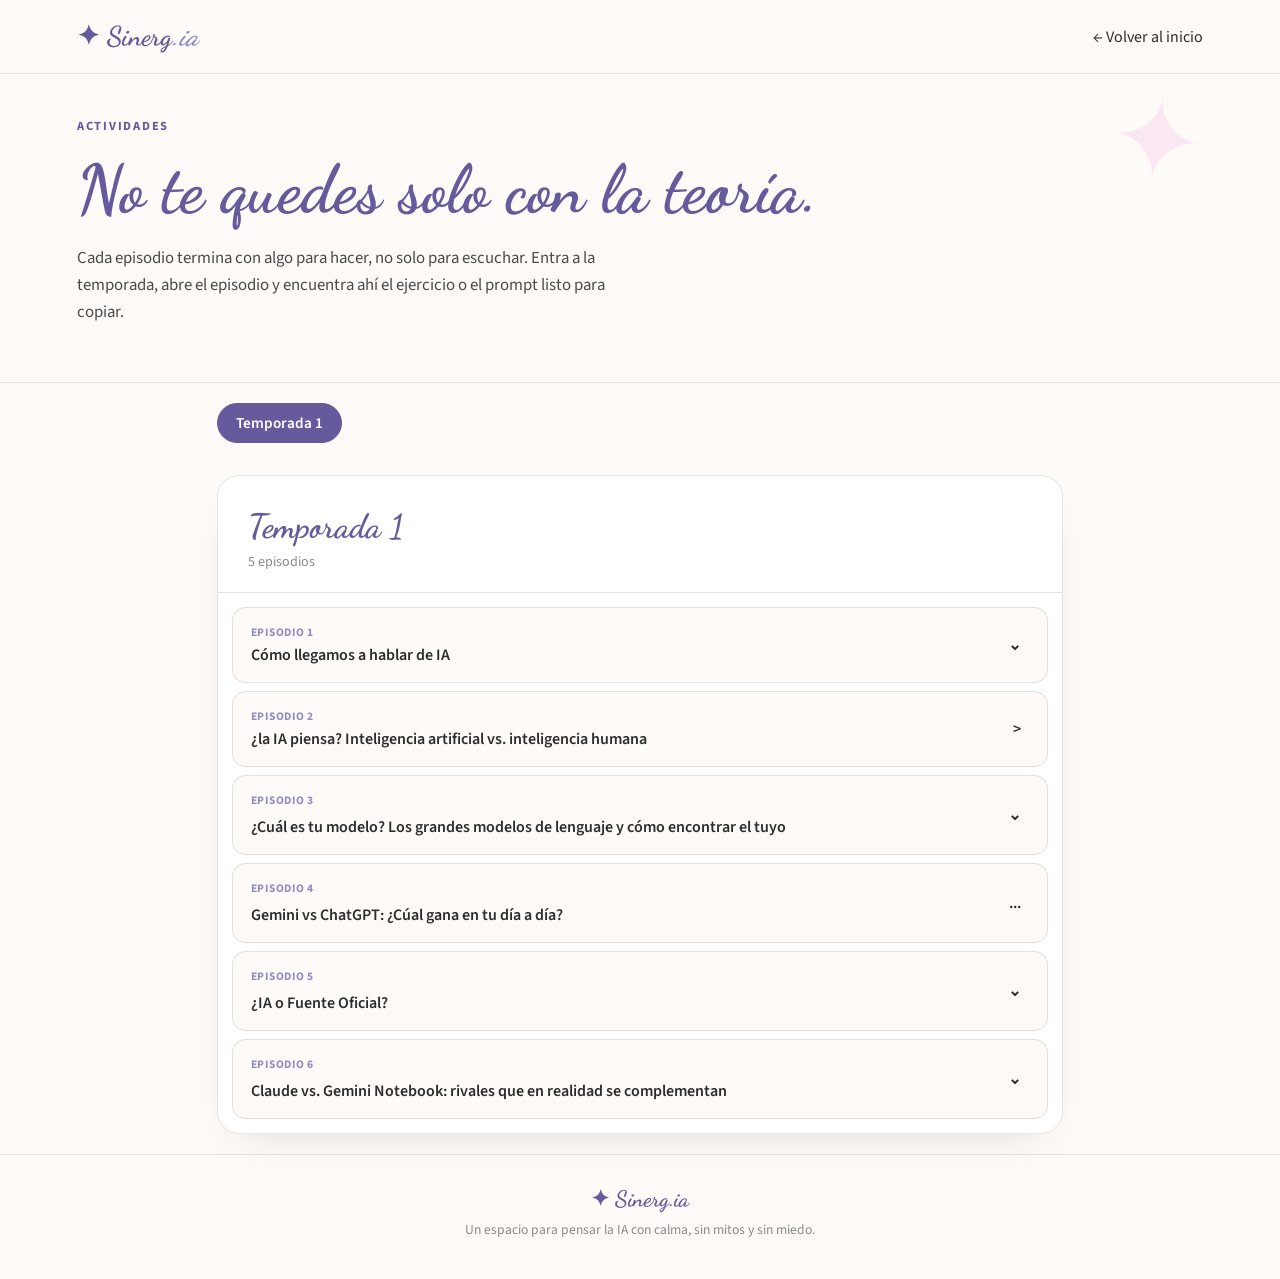
==== commit 91083f67: "Update episode title and challenge heading" ====
--- a/actividades/index.html
+++ b/actividades/index.html
@@ -391,7 +391,7 @@
                   <span class="ep-num">Episodio 6</span>
                 </div>
                 <div>
-                  <span class="ep-name">Proximamente...</span>
+                  <span class="ep-name">Claude vs. Gemini Notebook: rivales que en realidad se complementan</span>
                 </div>
                 <div class="release-subtitle">
                   Se desbloquea el <span class="release-date-text">...</span>
@@ -422,7 +422,7 @@
                   <div class="cable-screen reg-screen">
                     <div class="cable-reg-card">
                       <div class="reg-icon">✨</div>
-                      <h2>¡Bienvenido al Desafío T1E6!</h2>
+                      <h2>¡A jugar! Descubre tu puntaje</h2>
                       <p class="reg-subtitle">Ingresa tus datos antes de conectar los cables en SINERG.ia</p>
 
                       <form class="reg-form">
@@ -751,4 +751,4 @@
   <button id="scrollTopBtn" class="scroll-top-btn" aria-label="Volver arriba">↑</button>
 </body>
 
-</html>+</html>
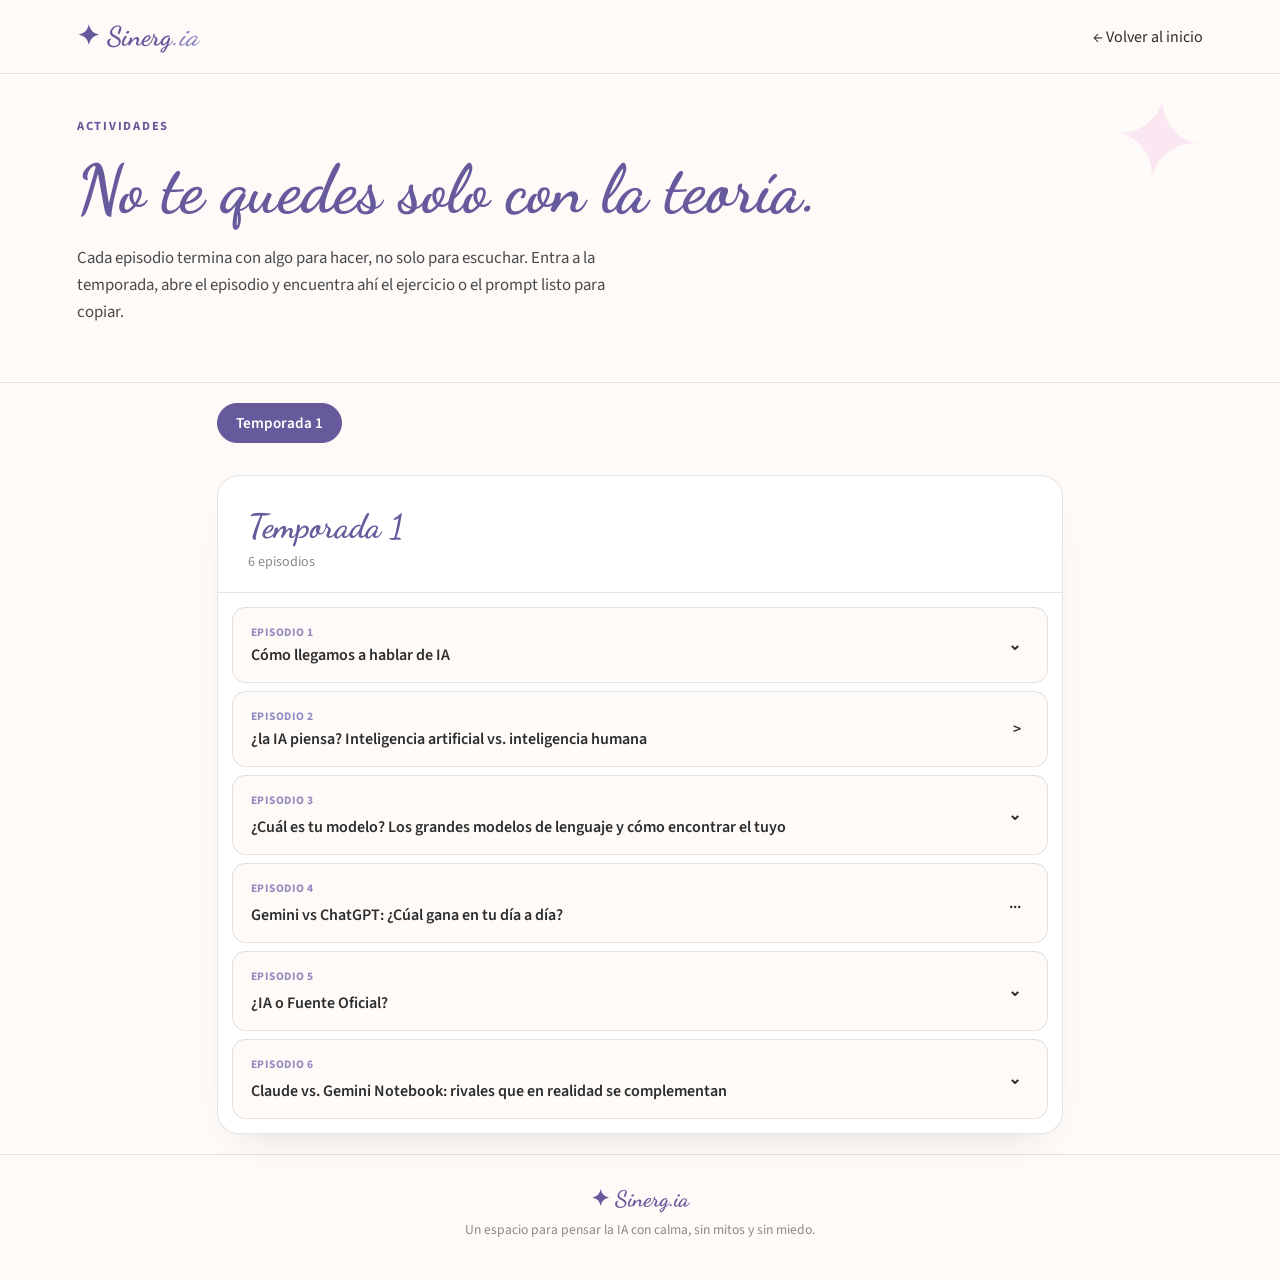
==== commit fae7bf8d: "Update episode count for Season 1" ====
--- a/actividades/index.html
+++ b/actividades/index.html
@@ -50,7 +50,7 @@
       <div class="season active-season" id="season-1">
         <div class="season-head">
           <h2 class="season-title">Temporada 1</h2>
-          <span class="season-sub">5 episodios</span>
+          <span class="season-sub">6 episodios</span>
         </div>
 
         <!-- ============ TEMPORADA 1 ============ -->
@@ -403,20 +403,7 @@
             <div class="episode-body">
               <div class="episode-inner">
                 <span class="activity-label">Actividad práctica</span>
-
-                <ol class="step-list">
-                  <li><strong>Ingresa tus datos:</strong> Rellena el formulario con tu
-                    <strong>Nombre</strong> y <strong>País</strong>, El <strong>Correo</strong> es opcional y haz clic
-                    en "<strong>🚀 Comenzar a jugar</strong>".
-                  </li>
-                  <li><strong>Conecta las parejas:</strong> Arrastra la bolita desde el conector o haz clic en la
-                    pregunta y luego en la respuesta correspondiente de la columna derecha para tirar el cable.</li>
-                  <li><strong>Completa el tablero:</strong> Une todos los terminales lo más rápido posible y fallando lo
-                    menos posible para maximizar tu puntaje.</li>
-                  <li><strong>Revisa tu resultado:</strong> Al terminar, verás tu puntaje final, precisión y tiempo
-                    transcurrido, los cuales se registrarán automáticamente.</li>
-                </ol>
-
+                
                 <div class="episode-game-wrapper" id="game-container-e6">
 
                   <div class="cable-screen reg-screen">
@@ -502,6 +489,8 @@
         <span class="season-sub">Próximamente</span>
       </div>
     </div>
+
+    <button id="scrollTopBtn" class="scroll-top-btn" aria-label="Volver arriba">↑</button>
   </main>
 
   <footer>
@@ -748,7 +737,6 @@
     });
 
   </script>
-  <button id="scrollTopBtn" class="scroll-top-btn" aria-label="Volver arriba">↑</button>
 </body>
 
 </html>
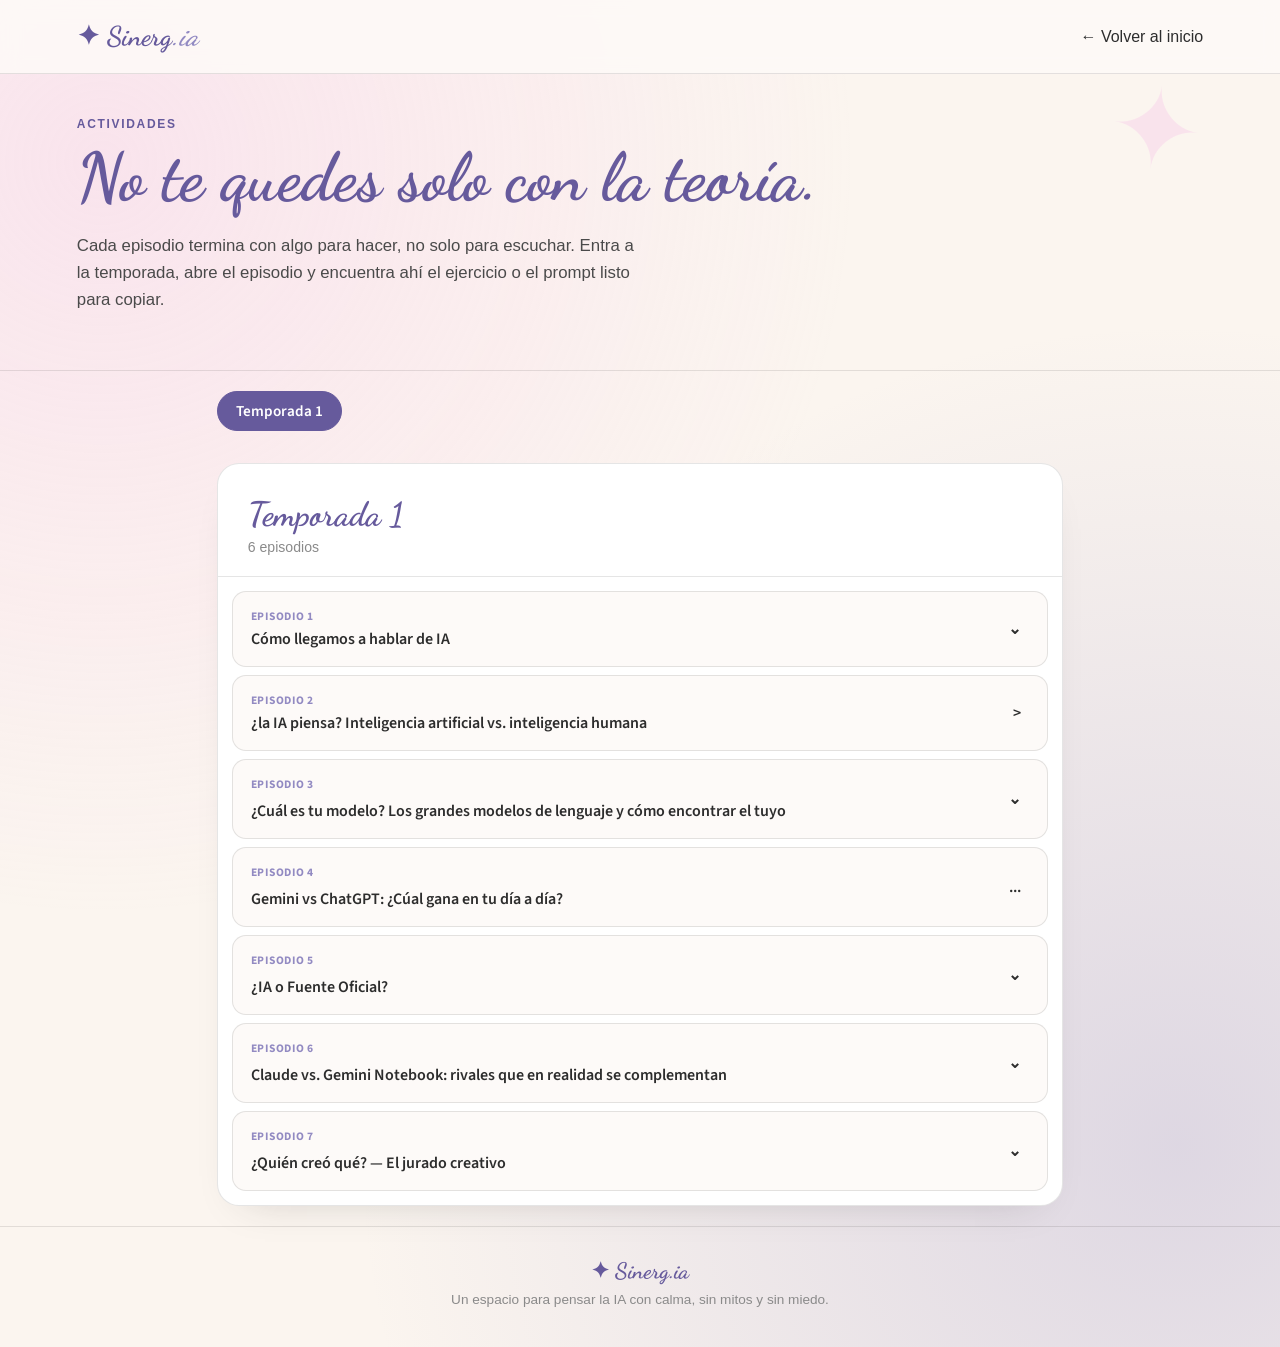
==== commit 6ca5d4fc: "Update + Fix" ====
--- a/actividades/index.html
+++ b/actividades/index.html
@@ -19,6 +19,7 @@
   <link rel="stylesheet" href="/css/actividades.css">
   <link rel="stylesheet" href="/css/assets.css">
   <link rel="stylesheet" href="/css/game.css">
+  <link rel="stylesheet" href="/css/ep7style.css">
 </head>
 
 <body>
@@ -403,7 +404,7 @@
             <div class="episode-body">
               <div class="episode-inner">
                 <span class="activity-label">Actividad práctica</span>
-                
+
                 <div class="episode-game-wrapper" id="game-container-e6">
 
                   <div class="cable-screen reg-screen">
@@ -460,7 +461,8 @@
                       <p class="sheets-status-text">Guardando tus resultados...</p>
 
                       <div class="modal-score-grid">
-                        <div class="score-box"><span>Puntaje Final</span><strong class="purple-text final-score" style="color: #9333ea">0
+                        <div class="score-box"><span>Puntaje Final</span><strong class="purple-text final-score"
+                            style="color: #9333ea">0
                             PTS</strong></div>
                         <div class="score-box"><span>Precisión</span><strong class="final-accuracy">0%</strong></div>
                         <div class="score-box"><span>Tiempo</span><strong class="final-time">00:00</strong></div>
@@ -472,6 +474,125 @@
                   </div>
 
                 </div>
+          </li>
+
+          <!-- Episodio T1E7 -->
+          <li class="episode-item" data-release="2026-08-28T17:00:00-03:00">
+            <button class="episode-toggle" onclick="toggleEpisode(this)">
+              <div class="ep-header-info">
+                <div class="ep-title-row">
+                  <span class="ep-num">Episodio 7</span>
+                </div>
+                <div>
+                  <span class="ep-name">¿Quién creó qué? — El jurado creativo</span>
+                </div>
+                <div class="release-subtitle">
+                  Se desbloquea el <span class="release-date-text">...</span>
+                </div>
+              </div>
+              <span class="chev badge-status">...</span>
+            </button>
+
+            <div class="episode-body">
+              <div class="episode-inner">
+                <span class="activity-label">Actividad práctica</span>
+
+                <ol class="step-list">
+                  <li><strong>Lee el caso:</strong> Te mostraremos 8 escenarios donde la IA participó en la generación
+                    de una idea, imagen o texto.</li>
+                  <li><strong>Analiza el proceso:</strong> Revisa la situación inicial y el prompt que se utilizó.
+                  </li>
+                  <li><strong>Toma tu decisión:</strong> Vota dónde crees que estuvo realmente el aporte humano en
+                    cada caso.</li>
+                  <li><strong>Descubre tu resultado:</strong> Al finalizar, verás qué tan afinado está tu criterio
+                    como jurado creativo.</li>
+                </ol>
+
+
+                <!-- INICIO DEL JUEGO: ¿QUIÉN CREÓ QUÉ? -->
+                <div class="stage stage--embedded">
+
+                  <!-- INTRO -->
+                  <section class="screen screen--intro is-active" id="screen-intro">
+                    <div class="diamond-field" aria-hidden="true">
+                      <span class="drift d1">◆</span>
+                      <span class="drift d2">✦</span>
+                      <span class="drift d3">◆</span>
+                      <span class="drift d4">✦</span>
+                    </div>
+                    <p class="eyebrow">Episodio 07 · SINERG.ia</p>
+                    <h1 class="intro-title">¿Quién creó<br>qué?</h1>
+                    <p class="intro-lede">Tú eres el jurado creativo.</p>
+                    <p class="intro-body">
+                      La IA puede generar una imagen, escribir un texto o transformar una idea.
+                      Pero la pregunta importante es otra: <em>¿dónde estuvo realmente el aporte humano?</em>
+                    </p>
+                    <p class="intro-body intro-body--tight">
+                      Te mostraremos 8 casos. Analiza el proceso, toma una decisión y descubre
+                      qué tan fácil —o difícil— es determinar quién creó qué.
+                    </p>
+                    <button class="btn btn--primary" id="btn-start">Empezar el caso</button>
+                  </section>
+
+                  <!-- QUIZ -->
+                  <section class="screen screen--quiz" id="screen-quiz">
+                    <div class="progress" id="progress" aria-hidden="true"></div>
+
+                    <div class="case-card">
+                      <p class="case-label" id="case-label">Caso 01</p>
+                      <h2 class="case-title" id="case-title"></h2>
+                      <div class="case-scenario" id="case-scenario"></div>
+                      <p class="case-prompt" id="case-prompt"></p>
+                      <div class="options" id="options"></div>
+
+                      <div class="verdict" id="verdict">
+                        <div class="verdict-seal" aria-hidden="true">
+                          <span class="verdict-seal-mark">◆</span>
+                        </div>
+                        <p class="verdict-kicker">Veredicto</p>
+                        <div class="verdict-text" id="verdict-text"></div>
+                        <p class="verdict-note" id="verdict-note"></p>
+                        <button class="btn btn--primary" id="btn-next">Siguiente caso →</button>
+                      </div>
+                    </div>
+                  </section>
+
+                  <!-- RESULT -->
+                  <section class="screen screen--result" id="screen-result">
+                    <div class="diamond-field" aria-hidden="true">
+                      <span class="drift d1">✦</span>
+                      <span class="drift d2">◆</span>
+                    </div>
+                    <p class="eyebrow">Tu resultado</p>
+                    <p class="result-emoji" id="result-emoji"></p>
+                    <h2 class="result-title" id="result-title"></h2>
+                    <p class="result-score" id="result-score"></p>
+                    <div class="result-body" id="result-body"></div>
+
+                    <div class="insight">
+                      <p class="insight-kicker">Insight SINERG.ia ✦</p>
+                      <p class="insight-text">
+                        Una inteligencia artificial puede participar en una creación. Puede generar.
+                        Puede sugerir. Puede transformar. Puede incluso dejar señales de que estuvo ahí.
+                      </p>
+                      <p class="insight-text">
+                        Pero ninguna de esas cosas responde por sí sola: quién tuvo la idea, quién tomó
+                        las decisiones, quién transformó el resultado y dónde estuvo realmente el aporte humano.
+                      </p>
+                      <p class="insight-signature">La IA no nos reemplaza. Nos potencia.</p>
+                    </div>
+
+                    <div class="result-actions">
+                      <button class="btn btn--primary" id="btn-share">Compartir mi resultado</button>
+                      <button class="btn btn--ghost" id="btn-restart">Repetir el cuestionario</button>
+                    </div>
+                  </section>
+
+                </div>
+                <!-- FIN DEL JUEGO -->
+
+              </div>
+            </div>
           </li>
           <!-- ========== fin Temporada 1 ========== -->
 
@@ -490,7 +611,6 @@
       </div>
     </div>
 
-    <button id="scrollTopBtn" class="scroll-top-btn" aria-label="Volver arriba">↑</button>
   </main>
 
   <footer>
@@ -723,20 +843,23 @@
       });
 
       /* Inicialización Episodio 6 */
-       
-       new CableMatchingGame({
-         containerId: "game-container-e6",
-         episodeId: "T1E6",
-         pairs: [
-           { id: 1, q: "Expediente judicial con pruebas y doctrina", a: "Ancla la respuesta en tus fuentes", ai: "Gemini" },
-           { id: 2, q: "Estrategia y diseño de página web personal", a: "Piensa la idea desde cero", ai: "Claude" },
-           { id: 3, q: "Biblioteca personal con múltiples fuentes", a: "Conecta y organiza documentos", ai: "Gemini" },
-           { id: 4, q: "Profundizar un proyecto creativo y complejo", a: "Acompaña con visión propia", ai: "Claude" }
-         ]
-       });
+
+      new CableMatchingGame({
+        containerId: "game-container-e6",
+        episodeId: "T1E6",
+        pairs: [
+          { id: 1, q: "Expediente judicial con pruebas y doctrina", a: "Ancla la respuesta en tus fuentes", ai: "Gemini Notebook" },
+          { id: 2, q: "Estrategia y diseño de página web personal", a: "Piensa la idea desde cero", ai: "Claude" },
+          { id: 3, q: "Biblioteca personal con múltiples fuentes", a: "Conecta y organiza documentos", ai: "Gemini Notebook" },
+          { id: 4, q: "Profundizar un proyecto creativo y complejo", a: "Acompaña con visión propia", ai: "Claude" }
+        ]
+      });
     });
 
   </script>
+  <button id="scrollTopBtn" class="scroll-top-btn" aria-label="Volver arriba">↑</button>
+  <script src="/js/script.js"></script>
+  <script src="/js/ep7script.js"></script>
 </body>
 
-</html>
+</html>
--- a/css/game.css
+++ b/css/game.css
@@ -504,8 +504,17 @@
     width: 70%;
   }
 
-  div.cable-column.col-answers {
-    margin-left: 35px;
+  .cable-column.col-answers {
+    width: 100%;
+    padding: 0 20px;
+  }
+
+  .cable-card{
+    margin: 8px 0px;
+  }
+
+  .season-tabs{
+    padding: 0px 20pxwid;
   }
 
 }
@@ -537,6 +546,10 @@
   .col-answers .port-dot {
     left: -16px;
   }
+
+  .episode-inner{
+    padding: 0px;
+  }
 }
 
 @media (max-width: 380px) {
@@ -546,8 +559,12 @@
 
   .cable-card {
     font-size: 0.75rem;
-    padding: 8px 6px;
+    padding: 0;
     min-height: 65px;
+  }
+
+  .episode-inner{
+    padding: 0px;
   }
 }
 
--- a/css/ep7style.css
+++ b/css/ep7style.css
@@ -0,0 +1,467 @@
+/* ============================================
+   SINERG.ia — ¿Quién creó qué?
+   Tokens
+   ============================================ */
+:root{
+  --purple: #665A9C;
+  --purple-deep: #4A4074;
+  --lilac: #928AC2;
+  --pink: #F7C4E9;
+  --cream: #FBF5EF;
+  --blush: #FBDAD2;
+  --dark: #2D2D2D;
+
+  --font-display: 'Source Serif 4', serif;
+  --font-body: 'Source Sans Pro', sans-serif;
+  --font-script: 'Dancing Script', cursive;
+
+  --radius: 22px;
+  --shadow-soft: 0 18px 40px -18px rgba(74, 64, 116, 0.35);
+}
+
+*{ box-sizing: border-box; }
+
+html, body{
+  margin: 0;
+  padding: 0;
+  background: var(--cream);
+  color: var(--dark);
+  font-family: var(--font-body);
+  -webkit-font-smoothing: antialiased;
+}
+
+body{
+  background-image:
+    radial-gradient(circle at 8% 12%, rgba(247,196,233,0.35), transparent 45%),
+    radial-gradient(circle at 92% 85%, rgba(146,138,194,0.28), transparent 50%);
+  min-height: 100vh;
+}
+
+button{ font-family: inherit; }
+
+em{ font-style: italic; color: var(--purple-deep); }
+
+/* ============================================
+   Stage / screens
+   ============================================ */
+.stage{
+  margin: 0 auto;
+  padding: 48px 24px 72px;
+  min-height: 100vh;
+  display: flex;
+  flex-direction: column;
+}
+
+.screen{
+  display: none;
+  flex: 1;
+  flex-direction: column;
+  animation: fade-up 0.5s ease both;
+}
+
+.screen.is-active{ display: flex; }
+
+@keyframes fade-up{
+  from{ opacity: 0; transform: translateY(14px); }
+  to{ opacity: 1; transform: translateY(0); }
+}
+
+@media (prefers-reduced-motion: reduce){
+  .screen, .drift, .verdict-seal, .option, .verdict{ animation: none !important; transition: none !important; }
+}
+
+.eyebrow{
+  font-family: var(--font-body);
+  font-weight: 700;
+  letter-spacing: 0.14em;
+  text-transform: uppercase;
+  font-size: 12px;
+  color: var(--purple);
+  margin: 0 0 10px;
+}
+
+/* ============================================
+   Decorative diamond field
+   ============================================ */
+.diamond-field{
+  position: relative;
+  height: 0;
+}
+.drift{
+  position: absolute;
+  color: var(--pink);
+  font-size: 22px;
+  opacity: 0.7;
+}
+.d1{ top: -12px; left: 4%; color: var(--lilac); font-size: 18px; }
+.d2{ top: 30px; right: 2%; color: var(--pink); font-size: 26px; }
+.d3{ top: 110px; left: -4px; font-size: 14px; color: var(--purple); opacity:0.5;}
+.d4{ top: 160px; right: 12%; font-size: 16px; opacity:0.5;}
+
+/* ============================================
+   Intro
+   ============================================ */
+.screen--intro{
+  justify-content: center;
+  text-align: left;
+  padding-top: 24px;
+}
+
+.intro-title{
+  font-family: var(--font-display);
+  font-weight: 700;
+  font-size: clamp(40px, 10vw, 58px);
+  line-height: 1.02;
+  margin: 0 0 18px;
+  color: var(--purple-deep);
+}
+
+.intro-lede{
+  font-family: var(--font-script);
+  font-size: 28px;
+  color: var(--purple);
+  margin: 0 0 20px;
+}
+
+.intro-body{
+  font-size: 17px;
+  line-height: 1.6;
+  margin: 0 0 16px;
+  max-width: 52ch;
+}
+
+.intro-body--tight{ color: #55505f; }
+
+.btn{
+  border: none;
+  border-radius: 999px;
+  padding: 16px 30px;
+  font-size: 16px;
+  font-weight: 700;
+  cursor: pointer;
+  transition: transform 0.15s ease, box-shadow 0.15s ease;
+}
+.btn:focus-visible{
+  outline: 3px solid var(--purple-deep);
+  outline-offset: 3px;
+}
+
+.btn--primary{
+  background: var(--purple);
+  color: var(--cream);
+  box-shadow: var(--shadow-soft);
+  align-self: flex-start;
+  margin-top: 8px;
+}
+.btn--primary:hover{ transform: translateY(-2px); background: var(--purple-deep); }
+
+.btn--ghost{
+  background: transparent;
+  color: var(--purple-deep);
+  border: 2px solid var(--lilac);
+}
+.btn--ghost:hover{ background: rgba(146,138,194,0.12); }
+
+/* ============================================
+   Progress diamonds
+   ============================================ */
+.progress{
+  display: flex;
+  gap: 8px;
+  justify-content: center;
+  margin-bottom: 28px;
+}
+.progress .pip{
+  font-size: 14px;
+  color: #DCD5EA;
+  transition: color 0.3s ease, transform 0.3s ease;
+}
+.progress .pip.is-done{ color: var(--purple); }
+.progress .pip.is-current{ color: var(--pink); transform: scale(1.3); }
+
+/* ============================================
+   Quiz card
+   ============================================ */
+.screen--quiz{ justify-content: flex-start; }
+
+.case-card{
+  background: #fff;
+  border-radius: var(--radius);
+  box-shadow: var(--shadow-soft);
+  padding: 32px 28px;
+  position: relative;
+  overflow: hidden;
+}
+.case-card::before{
+  content: "";
+  position: absolute;
+  top: 0; left: 0; right: 0;
+  height: 6px;
+  background: linear-gradient(90deg, var(--pink), var(--lilac), var(--purple));
+}
+
+.case-label{
+  font-family: var(--font-body);
+  font-weight: 700;
+  letter-spacing: 0.12em;
+  text-transform: uppercase;
+  font-size: 12px;
+  color: var(--lilac);
+  margin: 8px 0 6px;
+}
+
+.case-title{
+  font-family: var(--font-display);
+  font-size: 24px;
+  line-height: 1.25;
+  color: var(--purple-deep);
+  margin: 0 0 16px;
+}
+
+.case-scenario{
+  font-size: 16px;
+  line-height: 1.65;
+  color: var(--dark);
+  margin-bottom: 18px;
+}
+.case-scenario p{ margin: 0 0 10px; }
+.case-scenario strong{ color: var(--purple-deep); }
+
+.case-prompt{
+  font-weight: 700;
+  font-size: 16px;
+  margin: 0 0 16px;
+  color: var(--purple-deep);
+}
+
+/* ============================================
+   Options
+   ============================================ */
+.options{
+  display: flex;
+  flex-direction: column;
+  gap: 12px;
+  margin-bottom: 6px;
+}
+
+.option{
+  text-align: left;
+  background: var(--cream);
+  border: 2px solid transparent;
+  border-radius: 16px;
+  padding: 14px 16px;
+  font-size: 15px;
+  line-height: 1.5;
+  color: var(--dark);
+  cursor: pointer;
+  transition: border-color 0.2s ease, background 0.2s ease, transform 0.15s ease;
+}
+.option:hover:not(:disabled){
+  border-color: var(--lilac);
+  transform: translateX(2px);
+}
+.option:focus-visible{
+  outline: 3px solid var(--purple-deep);
+  outline-offset: 2px;
+}
+
+.option:disabled{ cursor: default; }
+
+.option.is-correct{
+  background: rgba(102, 90, 156, 0.12);
+  border-color: var(--purple);
+  font-weight: 700;
+}
+.option.is-wrong{
+  background: rgba(247, 196, 233, 0.35);
+  border-color: var(--pink);
+  opacity: 0.7;
+}
+.option.is-dim{ opacity: 0.5; }
+
+/* ============================================
+   Verdict — signature moment
+   ============================================ */
+.verdict{
+  display: none;
+  margin-top: 22px;
+  padding-top: 22px;
+  border-top: 1px dashed #E4DCEE;
+  text-align: center;
+}
+.verdict.is-visible{ display: block; }
+
+.verdict-seal{
+  width: 64px;
+  height: 64px;
+  margin: 0 auto 10px;
+  border-radius: 50%;
+  background: radial-gradient(circle at 30% 30%, var(--pink), var(--purple) 75%);
+  display: flex;
+  align-items: center;
+  justify-content: center;
+  box-shadow: 0 10px 24px -8px rgba(102,90,156,0.55);
+  transform: scale(0) rotate(-25deg);
+}
+.verdict.is-visible .verdict-seal{
+  animation: stamp-in 0.55s cubic-bezier(.34,1.56,.64,1) forwards;
+}
+@keyframes stamp-in{
+  0%{ transform: scale(0) rotate(-25deg); }
+  60%{ transform: scale(1.15) rotate(6deg); }
+  100%{ transform: scale(1) rotate(0deg); }
+}
+.verdict-seal-mark{
+  color: #fff;
+  font-size: 26px;
+}
+
+.verdict-kicker{
+  font-family: var(--font-script);
+  font-size: 24px;
+  color: var(--purple);
+  margin: 0 0 8px;
+}
+
+.verdict-text{
+  font-size: 15.5px;
+  line-height: 1.65;
+  color: var(--dark);
+  text-align: left;
+  max-width: 48ch;
+  margin: 0 auto 6px;
+}
+.verdict-text p{ margin: 0 0 10px; }
+
+.verdict-note{
+  font-size: 13.5px;
+  color: var(--lilac);
+  font-style: italic;
+  margin: 0 0 20px;
+}
+
+.verdict .btn--primary{
+  align-self: center;
+  margin: 0 auto;
+}
+
+/* ============================================
+   Result screen
+   ============================================ */
+.screen--result{
+  text-align: center;
+  align-items: center;
+  padding-top: 8px;
+}
+
+.result-emoji{ font-size: 44px; margin: 4px 0 6px; }
+
+.result-title{
+  font-family: var(--font-display);
+  font-size: 30px;
+  color: var(--purple-deep);
+  margin: 0 0 6px;
+}
+
+.result-score{
+  font-weight: 700;
+  color: var(--lilac);
+  margin: 0 0 18px;
+}
+
+.result-body{
+  font-size: 16px;
+  line-height: 1.65;
+  max-width: 46ch;
+  margin: 0 0 28px;
+}
+.result-body p{ margin: 0 0 10px; }
+
+.insight{
+  background: linear-gradient(160deg, var(--purple) 0%, var(--purple-deep) 100%);
+  color: var(--cream);
+  border-radius: var(--radius);
+  padding: 30px 26px;
+  margin-bottom: 28px;
+  text-align: left;
+}
+.insight-kicker{
+  font-family: var(--font-script);
+  font-size: 24px;
+  color: var(--pink);
+  margin: 0 0 12px;
+}
+.insight-text{
+  font-size: 15px;
+  line-height: 1.65;
+  margin: 0 0 12px;
+  color: #F1ECFA;
+}
+.insight-signature{
+  font-family: var(--font-display);
+  font-style: italic;
+  font-size: 17px;
+  margin: 16px 0 0;
+  color: #fff;
+}
+
+.result-actions{
+  display: flex;
+  gap: 12px;
+  flex-wrap: wrap;
+  justify-content: center;
+}
+
+/* ============================================
+   Small screens
+   ============================================ */
+@media (max-width: 420px){
+  .stage{ padding: 36px 18px 56px; }
+  .case-card{ padding: 26px 20px; }
+  .intro-title{ font-size: 42px; }
+}
+
+
+/* ============================================
+   Ajustes de Integración en Tarjeta (Embedded)
+   ============================================ */
+.stage--embedded {
+  min-height: auto; /* Anula el 100vh para que no genere un espacio en blanco gigante */
+  padding: 32px 16px 40px; /* Padding más compacto para pantallas pequeñas */
+  background: var(--cream);
+  background-image:
+    radial-gradient(circle at 8% 12%, rgba(247,196,233,0.35), transparent 45%),
+    radial-gradient(circle at 92% 85%, rgba(146,138,194,0.28), transparent 50%);
+  border-radius: 16px;
+  margin-top: 24px;
+  box-shadow: inset 0 0 0 1px rgba(102, 90, 156, 0.1); /* Sutil borde para separar del fondo de la tarjeta */
+}
+
+/* Ajustes Responsive Específicos para la Tarjeta */
+@media (max-width: 480px) {
+  .stage--embedded {
+    padding: 24px 12px 32px;
+  }
+  
+  .intro-title {
+    font-size: clamp(32px, 8vw, 42px); /* Título un poco más contenido en móviles */
+  }
+  
+  .case-card {
+    padding: 24px 16px;
+  }
+  
+  .insight {
+    padding: 24px 20px;
+  }
+  
+  .result-actions {
+    flex-direction: column;
+    width: 100%;
+  }
+  
+  .result-actions .btn {
+    width: 100%;
+    text-align: center;
+  }
+}
